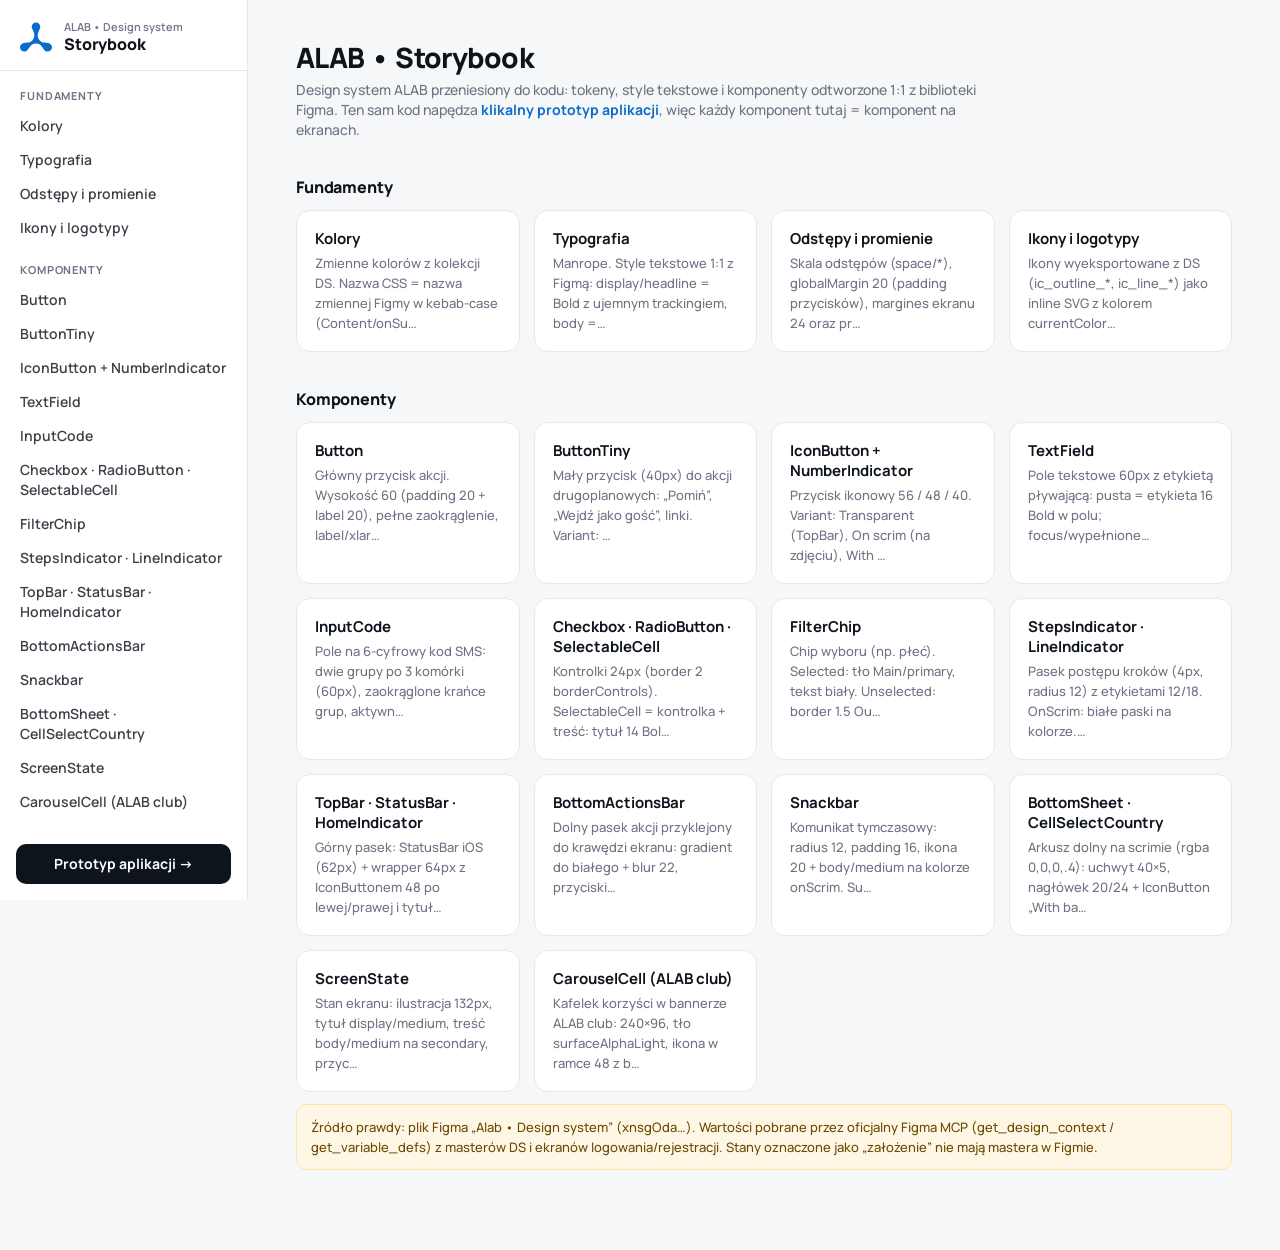
==== storybook/index.html @ 1689c850 "ALAB prototyp: DS w kodzie, storybook, klikalna rejestracja i logowanie - ds/: tokeny, komponenty, i" ====
<!doctype html>
<html lang="pl">
<head>
<meta charset="utf-8">
<meta name="viewport" content="width=device-width, initial-scale=1">
<title>ALAB • Storybook</title>
<link rel="preconnect" href="https://fonts.googleapis.com">
<link rel="preconnect" href="https://fonts.gstatic.com" crossorigin>
<link href="https://fonts.googleapis.com/css2?family=Manrope:wght@500;600;700;800&family=JetBrains+Mono:wght@400;500&display=swap" rel="stylesheet">
<link rel="stylesheet" href="../ds/tokens.css">
<link rel="stylesheet" href="../ds/components.css">
<link rel="stylesheet" href="storybook.css">
</head>
<body>

<nav class="sb-side" aria-label="Nawigacja storybooka">
  <a class="sb-brand" href="#/">
    <span class="sb-brand__logo" id="sb-logo"></span>
    <span class="sb-brand__text"><span class="sb-brand__kicker">ALAB • Design system</span><span class="sb-brand__name">Storybook</span></span>
  </a>
  <div id="sb-nav"></div>
  <a class="sb-side__proto" href="../app/index.html">Prototyp aplikacji →</a>
</nav>

<main class="sb-main" id="sb-main"></main>

<script src="../ds/icons.js"></script>
<script src="../ds/components.js"></script>
<script src="storybook.js"></script>
</body>
</html>
---- ds/tokens.css ----
/* ============================================================
   ALAB • Design System — tokeny (zmienne Figmy 1:1)
   Źródło: Alab • Design system (xnsgOdaVVKCkzjyStSOdVv)
   Nazwy CSS = nazwy zmiennych Figmy zapisane kebab-case:
   Main/accent → --main-accent, Content/onSurface → --content-on-surface
   ============================================================ */

:root {
  --font-family-primary: "Manrope", "Segoe UI", system-ui, -apple-system, sans-serif;

  /* --- Main --- */
  --main-primary: #04387c;
  --main-accent: #096bcd;
  --main-accent-loyalty: #8401cb;

  /* --- Background --- */
  --background-surface: #ffffff;
  --background-surface-secondary: #f6f7f8;
  --background-surface-tertiary: #e8e8e8;
  --background-surface-quaternary: #eaf0f9;
  --background-surface-inverse: #04387c;
  --background-surface-alpha-light: rgba(255, 255, 255, 0.08);
  --background-scrim: rgba(0, 0, 0, 0.4);

  /* --- Content --- */
  --content-on-surface: #0e141c;
  --content-on-surface-secondary: #515862;
  --content-on-surface-tertiary: #6e7283;
  --content-on-primary: #ffffff;
  --content-on-accent: #ffffff;
  --content-on-scrim: #ffffff;
  --content-on-scrim-secondary: rgba(255, 255, 255, 0.8);

  /* --- Outline --- */
  --outline-border: #e2e2e2;
  --outline-border-secondary: #f1f1f1;
  --outline-border-controls: #8f8f8f;
  --outline-border-alpha-dark: rgba(0, 0, 0, 0.08);
  --outline-border-alpha-light: rgba(255, 255, 255, 0.2);

  /* --- Functional --- */
  --functional-success: #228738;
  --functional-error: #dd3d2f;

  /* --- Brand gradient (ALAB club) --- */
  --gradient-brand: linear-gradient(0deg, #461ba6 0%, #7512c3 100%);

  /* --- Odstępy (space/*) --- */
  --space-xs: 2px;
  --space-sm: 4px;
  --space-md: 8px;
  --space-lg: 10px;
  --space-xl: 12px;
  --space-2xl: 16px;
  --space-4xl: 20px;
  --space-5xl: 24px;
  --space-6xl: 32px;
  --global-margin: 20px;
  --screen-margin: 24px;

  /* --- Promienie (radius/*) --- */
  --radius-none: 0;
  --radius-small: 6px;
  --radius-medium: 12px;
  --radius-large: 16px;
  --radius-xlarge: 24px;
  --radius-screen: 36px;
  --radius-pill: 999px;
  --button-button-icon: 999px;

  /* --- Wymiary kontrolek --- */
  --control-h: 60px;        /* Button, TextField box */
  --control-h-tiny: 40px;   /* ButtonTiny */
  --icon-button-l: 56px;
  --icon-button-m: 48px;
  --icon-button-s: 40px;
  --border-sm: 1.5px;

  /* --- Efekty --- */
  --inner-shadow-input-active: inset 0 0 0 4px rgba(9, 107, 205, 0.1);

  /* --- Typografia: rozmiary/interlinie (zmienne Figmy) --- */
  --display-large-font-size: 36px;   --display-large-line-height: 36px;
  --display-medium-font-size: 30px;  --display-medium-line-height: 40px;
  --display-small-font-size: 24px;   --display-small-line-height: 32px;
  --headline-xlarge-font-size: 20px; --headline-xlarge-line-height: 24px;
  --headline-large-font-size: 16px;  --headline-large-line-height: 24px;
  --headline-medium-font-size: 14px; --headline-medium-line-height: 20px;
  --body-large-font-size: 16px;      --body-large-line-height: 24px;
  --body-medium-font-size: 14px;     --body-medium-line-height: 20px;
  --body-small-font-size: 13px;      --body-small-line-height: 20px;
  --body-xsmall-font-size: 12px;     --body-xsmall-line-height: 18px;
  --body-xxsmall-font-size: 11px;    --body-xxsmall-line-height: 16px;
  --label-xlarge-font-size: 16px;    --label-xlarge-line-height: 20px;
  --label-large-font-size: 14px;     --label-large-line-height: 16px;
  --label-medium-font-size: 12px;    --label-medium-line-height: 16px;
  --label-small-font-size: 11px;     --label-small-line-height: 12px;
  --label-xsmall-font-size: 9px;     --label-xsmall-line-height: 10px;
}

/* ============================================================
   Style tekstowe — klasy o nazwach 1:1 ze stylami Figmy
   display/* i headline/* = Bold, letter-spacing -2% / -1%
   body/* = SemiBold; label/* = SemiBold, *-emphasized = Bold
   ============================================================ */

.t-display-large  { font: 700 var(--display-large-font-size)/var(--display-large-line-height) var(--font-family-primary); letter-spacing: -0.02em; }
.t-display-medium { font: 700 var(--display-medium-font-size)/var(--display-medium-line-height) var(--font-family-primary); letter-spacing: -0.02em; }
.t-display-small  { font: 700 var(--display-small-font-size)/var(--display-small-line-height) var(--font-family-primary); letter-spacing: -0.02em; }

.t-headline-xlarge { font: 700 var(--headline-xlarge-font-size)/var(--headline-xlarge-line-height) var(--font-family-primary); letter-spacing: -0.01em; }
.t-headline-large  { font: 700 var(--headline-large-font-size)/var(--headline-large-line-height) var(--font-family-primary); letter-spacing: -0.01em; }
.t-headline-medium { font: 700 var(--headline-medium-font-size)/var(--headline-medium-line-height) var(--font-family-primary); letter-spacing: -0.01em; }

.t-body-large   { font: 600 var(--body-large-font-size)/var(--body-large-line-height) var(--font-family-primary); }
.t-body-medium  { font: 600 var(--body-medium-font-size)/var(--body-medium-line-height) var(--font-family-primary); }
.t-body-small   { font: 600 var(--body-small-font-size)/var(--body-small-line-height) var(--font-family-primary); }
.t-body-xsmall  { font: 600 var(--body-xsmall-font-size)/var(--body-xsmall-line-height) var(--font-family-primary); }
.t-body-xxsmall { font: 600 var(--body-xxsmall-font-size)/var(--body-xxsmall-line-height) var(--font-family-primary); }

.t-label-xlarge    { font: 600 var(--label-xlarge-font-size)/var(--label-xlarge-line-height) var(--font-family-primary); }
.t-label-xlarge-em { font: 700 var(--label-xlarge-font-size)/var(--label-xlarge-line-height) var(--font-family-primary); }
.t-label-large     { font: 600 var(--label-large-font-size)/var(--label-large-line-height) var(--font-family-primary); }
.t-label-large-em  { font: 700 var(--label-large-font-size)/var(--label-large-line-height) var(--font-family-primary); }
.t-label-medium    { font: 600 var(--label-medium-font-size)/var(--label-medium-line-height) var(--font-family-primary); }
.t-label-medium-em { font: 700 var(--label-medium-font-size)/var(--label-medium-line-height) var(--font-family-primary); }
.t-label-small     { font: 600 var(--label-small-font-size)/var(--label-small-line-height) var(--font-family-primary); }
.t-label-small-em  { font: 700 var(--label-small-font-size)/var(--label-small-line-height) var(--font-family-primary); }
.t-label-xsmall    { font: 600 var(--label-xsmall-font-size)/var(--label-xsmall-line-height) var(--font-family-primary); }
.t-label-xsmall-em { font: 700 var(--label-xsmall-font-size)/var(--label-xsmall-line-height) var(--font-family-primary); }
---- ds/components.css ----
/* ============================================================
   ALAB • Design System — komponenty (CSS)
   Każdy komponent = klasa .ds-<Nazwa> z modyfikatorami wg
   właściwości wariantów z Figmy (Type, State, Size, Variant…).
   Wartości pochodzą z get_design_context masterów DS/ekranów.
   ============================================================ */

.ds, .ds * { box-sizing: border-box; }
.ds { font-family: var(--font-family-primary); color: var(--content-on-surface); -webkit-font-smoothing: antialiased; }
:where(.ds) button { font: inherit; color: inherit; background: none; border: 0; padding: 0; margin: 0; cursor: pointer; text-align: inherit; }
:where(.ds) button:focus-visible, :where(.ds) [tabindex]:focus-visible { outline: 2px solid var(--main-accent); outline-offset: 2px; }
:where(.ds) p { margin: 0; }
:where(.ds) a { color: inherit; }

/* Ikony — inline SVG, kolor przez currentColor */
.ds-icon { display: inline-block; width: 24px; height: 24px; flex: 0 0 auto; color: inherit; }
.ds-icon svg { display: block; width: 100%; height: 100%; }
.ds-icon--16 { width: 16px; height: 16px; }
.ds-icon--20 { width: 20px; height: 20px; }
.ds-icon--24 { width: 24px; height: 24px; }
.ds-icon--spin svg { animation: ds-spin 1s linear infinite; }
@keyframes ds-spin { to { transform: rotate(360deg); } }

/* ------------------------------------------------------------
   Button  (Type: Primary | Secondary | On color | Ghost | Loyalty;
            State: Default | Disabled | Loading; Leading/Trailing icon)
   ------------------------------------------------------------ */
.ds-Button {
  display: inline-flex; align-items: center; justify-content: center; gap: var(--space-md);
  min-height: 56px; padding: var(--global-margin);
  border-radius: var(--radius-pill);
  font: 700 var(--label-xlarge-font-size)/var(--label-xlarge-line-height) var(--font-family-primary);
  white-space: nowrap; user-select: none; position: relative;
  transition: filter .12s ease, opacity .12s ease;
}
.ds-Button--block { width: 100%; }
.ds-Button .ds-icon { width: 20px; height: 20px; }

.ds-Button--primary { background: var(--main-accent); color: var(--content-on-primary); }
.ds-Button--primary:active { filter: brightness(.92); }
.ds-Button--primary.is-disabled { background: var(--background-surface-quaternary); color: var(--content-on-primary); pointer-events: none; }

.ds-Button--secondary { background: transparent; color: var(--content-on-surface); border: 1px solid var(--outline-border); padding: calc(var(--global-margin) - 1px); }
.ds-Button--secondary:active { background: var(--background-surface-secondary); }
.ds-Button--secondary.is-disabled { color: var(--content-on-surface-tertiary); pointer-events: none; }

.ds-Button--oncolor { background: var(--outline-border-alpha-dark); color: var(--content-on-primary); height: 60px; padding: 14px var(--global-margin); border-radius: 40px; gap: 10px; }
.ds-Button--oncolor:active { background: rgba(0,0,0,.16); }
.ds-Button--oncolor.is-disabled { color: var(--content-on-scrim-secondary); pointer-events: none; }

.ds-Button--ghost { background: var(--outline-border-alpha-dark); color: var(--content-on-surface); height: 56px; padding: 14px var(--global-margin); border-radius: 40px; }

.ds-Button--loyalty { background: var(--main-accent-loyalty); color: var(--content-on-accent); }
.ds-Button--loyalty:active { filter: brightness(.92); }
.ds-Button--loyalty.is-disabled { opacity: .2; pointer-events: none; }

.ds-Button.is-loading { padding: 16px var(--global-margin); pointer-events: none; }
.ds-Button.is-loading .ds-Button__label, .ds-Button.is-loading .ds-Button__icon { display: none; }

/* ------------------------------------------------------------
   ButtonTiny (Variant: Primary | Secondary | Tertiary | Link)
   ------------------------------------------------------------ */
.ds-ButtonTiny {
  display: inline-flex; align-items: center; justify-content: center; gap: var(--space-sm);
  min-height: 40px; padding: var(--space-lg) var(--space-4xl);
  border-radius: 40px;
  font: 700 var(--label-medium-font-size)/var(--label-medium-line-height) var(--font-family-primary);
  white-space: nowrap; user-select: none;
}
.ds-ButtonTiny__label { padding: 0 var(--space-sm); }
.ds-ButtonTiny .ds-icon { width: 16px; height: 16px; }
.ds-ButtonTiny--primary { background: var(--main-accent); color: var(--content-on-accent); }
.ds-ButtonTiny--secondary { background: var(--background-surface); color: var(--content-on-surface); border: 1px solid var(--outline-border); padding: calc(var(--space-lg) - 1px) calc(var(--space-4xl) - 1px); }
.ds-ButtonTiny--tertiary { background: var(--background-surface); color: var(--content-on-surface); }
.ds-ButtonTiny--link { background: transparent; color: var(--main-accent); }
.ds-ButtonTiny:active { filter: brightness(.94); }

/* ------------------------------------------------------------
   IconButton (Variant: Transparent | On scrim | With background;
               Size: Large 56 | Medium 48 | Small 40; Enabled; Loading; Badge)
   ------------------------------------------------------------ */
.ds-IconButton {
  position: relative; display: inline-flex; align-items: center; justify-content: center;
  border-radius: var(--button-button-icon); color: var(--content-on-surface); flex: 0 0 auto;
}
.ds-IconButton--large { width: var(--icon-button-l); height: var(--icon-button-l); }
.ds-IconButton--medium { width: var(--icon-button-m); height: var(--icon-button-m); }
.ds-IconButton--small { width: var(--icon-button-s); height: var(--icon-button-s); }
.ds-IconButton .ds-icon { width: 24px; height: 24px; }
.ds-IconButton--small .ds-icon { width: 20px; height: 20px; }
.ds-IconButton--transparent { background: transparent; }
.ds-IconButton--transparent:active { background: var(--outline-border-alpha-dark); }
.ds-IconButton--withbg { background: var(--background-surface-secondary); }
.ds-IconButton--withbg:active { background: var(--background-surface-tertiary); }
.ds-IconButton--onscrim { background: var(--background-surface-alpha-light); border: 1px solid var(--outline-border-alpha-light); color: var(--content-on-scrim); }
.ds-IconButton.is-disabled { color: var(--content-on-surface-tertiary); pointer-events: none; }
.ds-IconButton--onscrim.is-disabled { color: var(--content-on-scrim-secondary); }
.ds-IconButton.is-loading { pointer-events: none; }
.ds-IconButton__badge { position: absolute; top: -2px; right: 0; }
.ds-IconButton--onscrim .ds-IconButton__badge { top: -3px; right: -1px; }

/* NumberIndicator (Variant: 1-99 | >99) */
.ds-NumberIndicator {
  display: inline-flex; align-items: center; justify-content: center;
  min-width: 16px; height: 16px; padding: 0 3px; border-radius: 8px;
  background: var(--functional-error); color: var(--content-on-primary);
  border: var(--border-sm) solid var(--background-surface);
  font: 700 var(--label-xsmall-font-size)/var(--label-xsmall-line-height) var(--font-family-primary);
}

/* ------------------------------------------------------------
   TextField  (State: Default | Focused | Filled | Error | Disabled;
               Leading slot: icon | prefix; Trailing icon; Helper)
   ------------------------------------------------------------ */
.ds-TextField { display: flex; flex-direction: column; gap: var(--space-md); width: 100%; }
.ds-TextField__box {
  display: flex; align-items: center; gap: var(--space-xl);
  min-height: 60px; padding: var(--space-md) var(--space-4xl);
  background: var(--background-surface); border: 1px solid var(--outline-border);
  border-radius: var(--radius-large); position: relative; cursor: text;
  transition: border-color .12s ease, box-shadow .12s ease;
}
.ds-TextField__content { flex: 1 1 0; min-width: 0; display: flex; flex-direction: column; gap: 0; position: relative; }
.ds-TextField__label {
  font: 700 var(--label-xlarge-font-size)/var(--label-xlarge-line-height) var(--font-family-primary);
  color: var(--content-on-surface-secondary); pointer-events: none;
}
.ds-TextField__input {
  font: 700 var(--label-xlarge-font-size)/var(--label-xlarge-line-height) var(--font-family-primary);
  color: var(--content-on-surface); background: transparent; border: 0; padding: 0; margin: 0; width: 100%;
  outline: none; height: 0; opacity: 0;
}
.ds-TextField__input::placeholder { color: transparent; }
.ds-TextField.is-active .ds-TextField__content { gap: var(--space-sm); }
.ds-TextField.is-active .ds-TextField__label { font: 600 var(--label-medium-font-size)/var(--label-medium-line-height) var(--font-family-primary); }
.ds-TextField.is-active .ds-TextField__input { height: var(--label-xlarge-line-height); opacity: 1; }
.ds-TextField.is-focused .ds-TextField__box { border-color: var(--main-accent); box-shadow: var(--inner-shadow-input-active); }
.ds-TextField.is-error .ds-TextField__box { border-color: var(--functional-error); }
.ds-TextField.is-error.is-focused .ds-TextField__box { box-shadow: inset 0 0 0 4px rgba(221, 61, 47, 0.1); }
.ds-TextField.is-disabled .ds-TextField__box { background: var(--background-surface-secondary); pointer-events: none; }
.ds-TextField.is-disabled .ds-TextField__label { color: var(--content-on-surface-tertiary); }
.ds-TextField__leading, .ds-TextField__trailing { display: flex; align-items: center; flex: 0 0 auto; color: var(--content-on-surface); }
.ds-TextField__leading .ds-icon, .ds-TextField__trailing .ds-icon { width: 20px; height: 20px; }
.ds-TextField__trailing button { display: flex; }
.ds-TextField__helper { display: flex; align-items: flex-start; gap: 6px; color: var(--content-on-surface-tertiary); }
.ds-TextField__helper .ds-icon { width: 16px; height: 16px; margin-top: 1px; }
.ds-TextField__helper p { font: 600 var(--body-xsmall-font-size)/var(--body-xsmall-line-height) var(--font-family-primary); flex: 1 1 0; }
.ds-TextField.is-error .ds-TextField__helper { color: var(--functional-error); }

/* Prefix kraju w polu telefonu: flaga + "+ 48" + chevron */
.ds-Prefix { display: inline-flex; align-items: center; gap: var(--space-md); padding-right: var(--space-md); border-right: 1px solid var(--outline-border); margin-right: -2px; color: var(--content-on-surface); }
.ds-Prefix__code { font: 700 var(--label-large-font-size)/var(--label-large-line-height) var(--font-family-primary); white-space: nowrap; }
.ds-Prefix .ds-icon { width: 16px; height: 16px; color: var(--content-on-surface-secondary); }
.ds-Flag { display: inline-block; width: 22px; height: 16px; border-radius: 4px; overflow: hidden; border: 1px solid rgba(0,0,0,.06); flex: 0 0 auto; }
.ds-Flag img { display: block; width: 100%; height: 100%; object-fit: cover; }

/* ------------------------------------------------------------
   InputCode (6 komórek w 2 grupach po 3; Position: Left|Middle|Right)
   ------------------------------------------------------------ */
.ds-InputCode { display: flex; gap: var(--space-md); width: 100%; height: 60px; }
.ds-InputCode__group { flex: 1 1 0; display: flex; min-width: 0; }
.ds-CodeCell {
  flex: 1 1 0; min-width: 0; height: 60px; display: flex; align-items: center; justify-content: center;
  background: var(--background-surface); border: 1px solid var(--outline-border); margin-left: -1px;
  font: 700 var(--label-xlarge-font-size)/var(--label-xlarge-line-height) var(--font-family-primary);
  color: var(--content-on-surface); position: relative; cursor: text;
}
.ds-CodeCell--left { border-radius: var(--radius-large) 0 0 var(--radius-large); margin-left: 0; }
.ds-CodeCell--right { border-radius: 0 var(--radius-large) var(--radius-large) 0; }
.ds-CodeCell__dot { width: 6px; height: 6px; border-radius: 50%; background: var(--outline-border); }
.ds-CodeCell.is-active { border-color: var(--main-accent); box-shadow: var(--inner-shadow-input-active); z-index: 1; }
.ds-CodeCell__cursor { width: 1px; height: 15px; background: var(--main-accent); animation: ds-blink 1s steps(2) infinite; }
@keyframes ds-blink { 50% { opacity: 0; } }
.ds-InputCode.is-error .ds-CodeCell { border-color: var(--functional-error); }
.ds-InputCode.is-error .ds-CodeCell.is-active { box-shadow: inset 0 0 0 4px rgba(221, 61, 47, 0.1); }
.ds-InputCode__hidden { position: absolute; opacity: 0; width: 1px; height: 1px; pointer-events: none; }

/* ------------------------------------------------------------
   Checkbox / RadioButton (24px, border 2 borderControls)
   ------------------------------------------------------------ */
.ds-Checkbox, .ds-Radio {
  display: inline-flex; align-items: center; justify-content: center; width: 24px; height: 24px; flex: 0 0 auto;
  background: var(--background-surface); border: 2px solid var(--outline-border-controls); color: var(--content-on-primary);
  transition: background .12s ease, border-color .12s ease; cursor: pointer;
}
.ds-Checkbox { border-radius: var(--radius-small); }
.ds-Checkbox svg { width: 16px; height: 16px; display: none; }
.ds-Checkbox.is-checked { background: var(--main-accent); border-color: var(--main-accent); }
.ds-Checkbox.is-checked svg { display: block; }
.ds-Checkbox.is-error { border-color: var(--functional-error); }
.ds-Radio { border-radius: 12px; }
.ds-Radio::after { content: ""; width: 12px; height: 12px; border-radius: 50%; background: var(--main-accent); transform: scale(0); transition: transform .12s ease; }
.ds-Radio.is-checked { border-color: var(--main-accent); }
.ds-Radio.is-checked::after { transform: scale(1); }
.ds-Checkbox.is-disabled, .ds-Radio.is-disabled { border-color: var(--outline-border); background: var(--background-surface-secondary); pointer-events: none; }

/* ------------------------------------------------------------
   SelectableCell (Variant: Checkbox | Radio; Title, Subtitle, Required, Action, Expanded)
   ------------------------------------------------------------ */
.ds-SelectableCell { display: flex; align-items: flex-start; gap: var(--space-2xl); min-height: 56px; padding: var(--space-2xl) 0; background: var(--background-surface); width: 100%; cursor: pointer; }
.ds-SelectableCell__content { flex: 1 1 0; min-width: 0; display: flex; flex-direction: column; gap: 6px; }
.ds-SelectableCell__title { padding: 2px 0; font: 700 var(--headline-medium-font-size)/var(--headline-medium-line-height) var(--font-family-primary); letter-spacing: -0.01em; color: var(--content-on-surface); overflow-wrap: anywhere; }
.ds-SelectableCell__subtitle { font: 600 var(--label-medium-font-size)/var(--label-medium-line-height) var(--font-family-primary); color: var(--content-on-surface-secondary); }
.ds-SelectableCell__required { font: 600 var(--label-medium-font-size)/var(--label-medium-line-height) var(--font-family-primary); color: var(--content-on-surface-secondary); }
.ds-SelectableCell__action { font: 700 var(--label-medium-font-size)/var(--label-medium-line-height) var(--font-family-primary); color: var(--content-on-surface-secondary); text-decoration: underline; text-decoration-thickness: 8%; align-self: flex-start; }
.ds-SelectableCell__expanded { font: 600 var(--label-medium-font-size)/var(--label-medium-line-height) var(--font-family-primary); color: var(--content-on-surface-tertiary); }
.ds-SelectableCell.is-error .ds-SelectableCell__required { color: var(--functional-error); }

/* ------------------------------------------------------------
   FilterChip (Selected | Unselected)
   ------------------------------------------------------------ */
.ds-FilterChip {
  display: inline-flex; align-items: center; justify-content: center; gap: var(--space-md);
  padding: 12px 18px; border-radius: var(--radius-pill);
  font: 700 var(--label-large-font-size)/var(--label-large-line-height) var(--font-family-primary); white-space: nowrap;
  background: var(--background-surface); color: var(--content-on-surface); border: 1.5px solid var(--outline-border);
}
.ds-FilterChip.is-selected { background: var(--main-primary); color: var(--content-on-primary); border-color: var(--main-primary); }
.ds-FilterChip--fill { flex: 1 1 0; }

/* ------------------------------------------------------------
   StepsIndicator / LineIndicator (OnScrim: Yes | No; Text)
   ------------------------------------------------------------ */
.ds-StepsIndicator { display: flex; flex-direction: column; gap: var(--space-xl); width: 100%; }
.ds-StepsIndicator__bars { display: flex; gap: var(--space-md); }
.ds-LineIndicator { flex: 1 1 0; height: 4px; border-radius: 12px; background: var(--background-surface-quaternary); transition: background .2s ease; }
.ds-LineIndicator.is-active { background: var(--main-accent); }
.ds-StepsIndicator__labels { display: flex; gap: var(--space-md); justify-content: space-between; font: 600 var(--body-xsmall-font-size)/var(--body-xsmall-line-height) var(--font-family-primary); color: var(--content-on-surface-tertiary); }
.ds-StepsIndicator--onscrim .ds-LineIndicator { background: var(--background-surface-alpha-light); }
.ds-StepsIndicator--onscrim .ds-LineIndicator.is-active { background: var(--content-on-scrim); }
.ds-StepsIndicator--onscrim .ds-StepsIndicator__labels { color: var(--content-on-scrim); }

/* ------------------------------------------------------------
   Device chrome: StatusBar, HomeIndicator, TopBar
   ------------------------------------------------------------ */
.ds-StatusBar { display: flex; align-items: center; justify-content: center; height: 62px; padding: 2.333px 9px 0; width: 100%; color: var(--content-on-surface); }
.ds-StatusBar__time { flex: 1 1 0; display: flex; align-items: center; padding: 0 6px 0 24px; height: 13px; font: 590 17px/22px -apple-system, "SF Pro", system-ui, sans-serif; }
.ds-StatusBar__island { width: 125px; height: 37px; border-radius: 100px; flex: 0 0 auto; }
.ds-StatusBar__levels { flex: 1 1 0; display: flex; justify-content: flex-end; align-items: center; padding-right: 16px; height: 13px; }
.ds-StatusBar__levels svg { width: 85.33px; height: 13px; display: block; }
.ds-StatusBar--light { color: var(--background-surface); }

.ds-HomeIndicator { display: flex; flex-direction: column; align-items: center; justify-content: flex-end; height: 34px; padding-bottom: 8px; width: 100%; }
.ds-HomeIndicator__bar { width: 144px; height: 5px; border-radius: 100px; background: var(--content-on-surface); }
.ds-HomeIndicator--light .ds-HomeIndicator__bar { background: var(--background-surface); }

.ds-TopBar { display: flex; flex-direction: column; width: 100%; background: var(--background-surface); }
.ds-TopBar--transparent { background: transparent; }
.ds-TopBar__wrapper { position: relative; height: 64px; width: 100%; }
.ds-TopBar__leading { position: absolute; left: 12px; bottom: 8px; }
.ds-TopBar__trailing { position: absolute; right: 12px; bottom: 8px; }
.ds-TopBar__title { position: absolute; left: 72px; right: 72px; top: 50%; transform: translateY(-50%); display: flex; flex-direction: column; align-items: center; gap: 2px; text-align: center; overflow: hidden; }
.ds-TopBar__header { font: 700 var(--headline-large-font-size)/var(--headline-large-line-height) var(--font-family-primary); letter-spacing: -0.01em; width: 100%; white-space: nowrap; overflow: hidden; text-overflow: ellipsis; }
.ds-TopBar__subtitle { font: 600 var(--body-xsmall-font-size)/var(--body-xsmall-line-height) var(--font-family-primary); color: var(--content-on-surface-secondary); }

/* ------------------------------------------------------------
   BottomActionsBar (Layout: Vertical | Horizontal)
   ------------------------------------------------------------ */
.ds-BottomActionsBar {
  display: flex; flex-direction: column; align-items: center; justify-content: center; width: 100%;
  background: linear-gradient(to top, #ffffff 34.946%, rgba(255,255,255,0) 100%);
  -webkit-backdrop-filter: blur(22px); backdrop-filter: blur(22px);
}
.ds-BottomActionsBar__buttons { display: flex; flex-direction: column; gap: var(--space-md); width: 100%; padding: var(--space-2xl) var(--screen-margin) var(--space-md); }
.ds-BottomActionsBar--horizontal .ds-BottomActionsBar__buttons { flex-direction: row; }
.ds-BottomActionsBar__buttons > .ds-Button { width: 100%; flex: 1 1 0; }

/* ------------------------------------------------------------
   Snackbar (Type: Success | Error | Info)
   ------------------------------------------------------------ */
.ds-Snackbar { display: flex; align-items: center; gap: var(--space-md); padding: var(--space-2xl); border-radius: var(--radius-medium); color: var(--content-on-scrim); background: var(--functional-success); width: 100%; box-shadow: 0 8px 24px rgba(14,20,28,.12); }
.ds-Snackbar--error { background: var(--functional-error); }
.ds-Snackbar--info { background: var(--content-on-surface); }
.ds-Snackbar .ds-icon { width: 20px; height: 20px; }
.ds-Snackbar p { flex: 1 1 0; font: 600 var(--body-medium-font-size)/var(--body-medium-line-height) var(--font-family-primary); }

/* Divider */
.ds-Divider { height: 1px; width: 100%; background: var(--outline-border-secondary); flex: 0 0 auto; }

/* ------------------------------------------------------------
   BottomSheet (drag handle + header + slot)
   ------------------------------------------------------------ */
.ds-Scrim { position: absolute; inset: 0; background: var(--background-scrim); }
.ds-BottomSheet { position: absolute; left: 0; right: 0; bottom: 0; display: flex; flex-direction: column; align-items: center; gap: var(--space-2xl); padding-top: var(--space-md); background: var(--background-surface); border-radius: var(--radius-large) var(--radius-large) 0 0; max-height: 92%; }
.ds-BottomSheet__handle { width: 40px; height: 5px; border-radius: 100px; background: var(--background-surface-tertiary); flex: 0 0 auto; }
.ds-BottomSheet__slot { flex: 1 1 auto; min-height: 0; width: 100%; padding: var(--space-xl) var(--screen-margin) 0; display: flex; flex-direction: column; gap: var(--space-5xl); overflow: hidden; }
.ds-BottomSheet__header { display: flex; align-items: center; gap: var(--space-2xl); }
.ds-BottomSheet__title { flex: 1 1 0; font: 700 20px/24px var(--font-family-primary); letter-spacing: -0.01em; }
.ds-BottomSheet__scroll { flex: 1 1 auto; min-height: 0; overflow-y: auto; display: flex; flex-direction: column; gap: var(--space-md); }

/* CellSelectCountry */
.ds-CellSelectCountry { display: flex; align-items: center; gap: var(--space-2xl); min-height: 56px; padding: var(--space-2xl) 0; width: 100%; cursor: pointer; }
.ds-CellSelectCountry__row { flex: 1 1 0; min-width: 0; display: flex; align-items: center; gap: var(--space-xl); }
.ds-CellSelectCountry__name { flex: 1 1 0; min-width: 0; font: 700 14px/20px var(--font-family-primary); letter-spacing: -0.01em; white-space: nowrap; overflow: hidden; text-overflow: ellipsis; }
.ds-CellSelectCountry__sep { width: 1px; align-self: stretch; background: var(--outline-border); }
.ds-CellSelectCountry__code { min-width: 44px; text-align: right; font: 700 14px/20px var(--font-family-primary); letter-spacing: -0.01em; color: var(--content-on-surface-tertiary); white-space: nowrap; }

/* ------------------------------------------------------------
   ScreenState (ilustracja + nagłówek + treść + akcje)
   ------------------------------------------------------------ */
.ds-ScreenState { display: flex; flex-direction: column; align-items: center; gap: var(--space-2xl); padding: var(--space-4xl) var(--global-margin); width: 100%; }
.ds-ScreenState__content { display: flex; flex-direction: column; align-items: center; gap: var(--space-6xl); padding-bottom: var(--space-2xl); width: 100%; }
.ds-ScreenState__asset { padding: var(--space-2xl); }
.ds-ScreenState__asset img { display: block; width: 132px; height: 132px; object-fit: contain; }
.ds-ScreenState__text { display: flex; flex-direction: column; gap: var(--space-2xl); width: 100%; text-align: center; }
.ds-ScreenState__title { font: 700 var(--display-medium-font-size)/var(--display-medium-line-height) var(--font-family-primary); letter-spacing: -0.02em; }
.ds-ScreenState__body { font: 600 var(--body-medium-font-size)/var(--body-medium-line-height) var(--font-family-primary); color: var(--content-on-surface-secondary); white-space: pre-line; }
.ds-ScreenState > .ds-Button { width: 100%; }

/* ------------------------------------------------------------
   CarouselCell (ALAB club benefits, on scrim)
   ------------------------------------------------------------ */
.ds-CarouselCell { display: flex; align-items: center; gap: var(--space-2xl); width: 240px; height: 96px; min-height: 92px; padding: 16px 20px 16px 16px; border-radius: var(--radius-large); background: var(--background-surface-alpha-light); flex: 0 0 auto; color: var(--content-on-scrim); }
.ds-CarouselCell__icon { width: 48px; height: 48px; border-radius: 12px; border: 1px solid var(--outline-border-alpha-light); display: flex; align-items: center; justify-content: center; flex: 0 0 auto; }
.ds-CarouselCell__icon .ds-icon { width: 20px; height: 20px; }
.ds-CarouselCell__text { flex: 1 1 0; min-width: 0; display: flex; flex-direction: column; gap: var(--space-sm); }
.ds-CarouselCell__title { font: 700 var(--label-medium-font-size)/var(--label-medium-line-height) var(--font-family-primary); }
.ds-CarouselCell__sub { font: 600 var(--body-xxsmall-font-size)/var(--body-xxsmall-line-height) var(--font-family-primary); color: var(--content-on-scrim-secondary); }

/* Link tekstowy w treści (Regulamin, Załóż konto…) */
.ds-TextLink { text-decoration: underline; text-decoration-thickness: 8%; cursor: pointer; color: inherit; }

/* ------------------------------------------------------------
   Mikrointerakcje (dotyk / fokus / zmiana stanu)
   ------------------------------------------------------------ */
.ds-Button, .ds-ButtonTiny, .ds-IconButton, .ds-FilterChip, .ds-Prefix { transition: transform .14s ease, background-color .14s ease, border-color .14s ease, color .14s ease, filter .14s ease, opacity .14s ease; }
.ds-Button:active, .ds-ButtonTiny:active, .ds-FilterChip:active, .ds-Prefix:active { transform: scale(.97); }
.ds-IconButton:active { transform: scale(.9); }
.ds-SelectableCell, .ds-CellSelectCountry { transition: background-color .16s ease; }
.ds-SelectableCell:active, .ds-CellSelectCountry:active { background-color: var(--background-surface-secondary); }

.ds-TextField__box { transition: border-color .18s ease, box-shadow .18s ease, background-color .18s ease; }
.ds-TextField__label { transition: font-size .18s cubic-bezier(.2,.8,.2,1), line-height .18s cubic-bezier(.2,.8,.2,1), color .18s ease; }
.ds-TextField__input { transition: height .18s cubic-bezier(.2,.8,.2,1), opacity .18s ease; }
.ds-TextField.is-error .ds-TextField__box { animation: ds-shake .42s cubic-bezier(.36,.07,.19,.97); }
.ds-TextField__helper { animation: ds-rise .26s ease both; }

.ds-Checkbox, .ds-Radio { transition: background-color .16s ease, border-color .16s ease, transform .16s ease; }
.ds-Checkbox.is-checked { animation: ds-pop .28s cubic-bezier(.34,1.56,.64,1); }
.ds-Checkbox svg path { stroke-dasharray: 16; stroke-dashoffset: 16; }
.ds-Checkbox.is-checked svg path { animation: ds-draw .26s .06s ease forwards; }
.ds-Radio::after { transition: transform .24s cubic-bezier(.34,1.56,.64,1); }
.ds-FilterChip.is-selected { animation: ds-pop .26s cubic-bezier(.34,1.56,.64,1); }

.ds-LineIndicator { position: relative; overflow: hidden; }
.ds-LineIndicator.is-active { background: var(--background-surface-quaternary); }
.ds-LineIndicator.is-active::after { content: ""; position: absolute; inset: 0; background: var(--main-accent); border-radius: inherit; transform-origin: left center; animation: ds-fill .5s cubic-bezier(.2,.8,.2,1) both; }
.ds-StepsIndicator--onscrim .ds-LineIndicator.is-active { background: var(--background-surface-alpha-light); }
.ds-StepsIndicator--onscrim .ds-LineIndicator.is-active::after { background: var(--content-on-scrim); }

.ds-CodeCell { transition: border-color .18s ease, box-shadow .18s ease, background-color .18s ease; }
.ds-CodeCell__digit { display: inline-block; animation: ds-pop .22s cubic-bezier(.34,1.56,.64,1); }
.ds-InputCode.is-error { animation: ds-shake .42s cubic-bezier(.36,.07,.19,.97); }
.ds-InputCode.is-success .ds-CodeCell { border-color: var(--functional-success); background: #f0f8f2; color: var(--functional-success); }

.ds-Snackbar { animation: ds-snack .34s cubic-bezier(.2,.8,.2,1) both; }
.ds-BottomSheet { animation: ds-sheet .38s cubic-bezier(.32,.72,0,1) both; }
.ds-Scrim { animation: ds-fade .3s ease both; }

@keyframes ds-pop { 0% { transform: scale(.85); } 60% { transform: scale(1.08); } 100% { transform: scale(1); } }
@keyframes ds-draw { to { stroke-dashoffset: 0; } }
@keyframes ds-fill { from { transform: scaleX(0); } to { transform: scaleX(1); } }
@keyframes ds-shake { 10%, 90% { transform: translateX(-1px); } 20%, 80% { transform: translateX(2px); } 30%, 50%, 70% { transform: translateX(-4px); } 40%, 60% { transform: translateX(4px); } }
@keyframes ds-rise { from { opacity: 0; transform: translateY(6px); } to { opacity: 1; transform: none; } }
@keyframes ds-snack { from { opacity: 0; transform: translateY(16px) scale(.98); } to { opacity: 1; transform: none; } }
@keyframes ds-sheet { from { transform: translateY(100%); } to { transform: none; } }
@keyframes ds-fade { from { opacity: 0; } to { opacity: 1; } }
@media (prefers-reduced-motion: reduce) { .ds *, .ds { animation-duration: .01ms !important; transition-duration: .01ms !important; } }
---- storybook/storybook.css ----
/* Storybook — chrome (nie jest częścią DS ALAB, to narzędzie do przeglądania DS) */
:root {
  --sb-bg: #f6f7f8; --sb-panel: #ffffff; --sb-line: #e6e8eb; --sb-text: #0e141c; --sb-muted: #6e7283;
  --sb-accent: #096bcd; --sb-side-w: 248px; --sb-mono: "JetBrains Mono", ui-monospace, Consolas, monospace;
}
* { box-sizing: border-box; }
html, body { margin: 0; background: var(--sb-bg); color: var(--sb-text); font: 500 14px/20px "Manrope", system-ui, sans-serif; }
a { color: inherit; text-decoration: none; }

/* sidebar */
.sb-side { position: fixed; inset: 0 auto 0 0; width: var(--sb-side-w); background: var(--sb-panel); border-right: 1px solid var(--sb-line); display: flex; flex-direction: column; overflow-y: auto; }
.sb-brand { display: flex; align-items: center; gap: 12px; padding: 20px 20px 16px; border-bottom: 1px solid var(--sb-line); }
.sb-brand__logo { width: 32px; height: 30px; color: var(--sb-accent); display: inline-flex; }
.sb-brand__logo svg { width: 100%; height: 100%; }
.sb-brand__text { display: flex; flex-direction: column; }
.sb-brand__kicker { font-size: 11px; line-height: 14px; color: var(--sb-muted); font-weight: 600; }
.sb-brand__name { font-size: 16px; line-height: 20px; font-weight: 800; letter-spacing: -.01em; }
.sb-group { padding: 18px 20px 6px; font-size: 11px; line-height: 14px; font-weight: 700; letter-spacing: .08em; text-transform: uppercase; color: var(--sb-muted); }
.sb-link { display: block; padding: 7px 20px 7px 18px; border-left: 2px solid transparent; color: #3b4149; font-weight: 600; }
.sb-link:hover { background: #f1f4f8; }
.sb-link.active { color: var(--sb-accent); border-left-color: var(--sb-accent); background: #eaf3fc; }
.sb-side__proto { margin: auto 16px 16px; padding: 10px 14px; border-radius: 10px; background: #0e141c; color: #fff; font-weight: 700; text-align: center; }

/* main */
.sb-main { margin-left: var(--sb-side-w); padding: 40px 48px 80px; max-width: 1240px; }
.sb-head { margin-bottom: 28px; }
.sb-head h1 { margin: 0 0 6px; font-size: 28px; line-height: 34px; font-weight: 800; letter-spacing: -.02em; }
.sb-head p { margin: 0; color: var(--sb-muted); max-width: 720px; }
.sb-head .sb-figma { display: inline-flex; gap: 6px; align-items: center; margin-top: 10px; font-size: 12px; font-weight: 700; color: var(--sb-accent); }
.sb-section { margin-top: 36px; }
.sb-section h2 { margin: 0 0 12px; font-size: 16px; line-height: 22px; font-weight: 800; letter-spacing: -.01em; }
.sb-section h3 { margin: 18px 0 8px; font-size: 12px; line-height: 16px; font-weight: 700; color: var(--sb-muted); text-transform: uppercase; letter-spacing: .06em; }

/* playground */
.sb-play { display: grid; grid-template-columns: 1fr 300px; gap: 20px; align-items: start; }
.sb-stage { background: var(--sb-panel); border: 1px solid var(--sb-line); border-radius: 16px; padding: 32px; min-height: 240px; display: flex; align-items: center; justify-content: center; background-image: radial-gradient(#e3e6ea 1px, transparent 1px); background-size: 16px 16px; }
.sb-stage--dark { background-color: var(--main-primary); background-image: radial-gradient(rgba(255,255,255,.12) 1px, transparent 1px); }
.sb-stage--phone { align-items: stretch; padding: 24px; }
.sb-device { width: 375px; background: #fff; border-radius: 24px; box-shadow: 0 0 0 1px var(--sb-line), 0 12px 40px rgba(14,20,28,.10); overflow: hidden; position: relative; margin: 0 auto; }
.sb-controls { background: var(--sb-panel); border: 1px solid var(--sb-line); border-radius: 16px; padding: 16px; display: flex; flex-direction: column; gap: 12px; position: sticky; top: 24px; }
.sb-controls h4 { margin: 0 0 4px; font-size: 12px; font-weight: 700; color: var(--sb-muted); text-transform: uppercase; letter-spacing: .06em; }
.sb-ctl { display: flex; flex-direction: column; gap: 4px; }
.sb-ctl label { font-size: 12px; font-weight: 700; color: #3b4149; }
.sb-ctl select, .sb-ctl input[type=text], .sb-ctl input[type=number] { font: inherit; padding: 8px 10px; border: 1px solid var(--sb-line); border-radius: 8px; background: #fff; }
.sb-ctl--bool { flex-direction: row; align-items: center; gap: 8px; }
.sb-ctl--bool input { width: 16px; height: 16px; accent-color: var(--sb-accent); }
.sb-code { margin-top: 12px; background: #0e141c; color: #d7e3f4; border-radius: 12px; padding: 14px 16px; font: 12px/18px var(--sb-mono); white-space: pre-wrap; overflow-x: auto; }
.sb-code .k { color: #8ec5ff; } .sb-code .s { color: #a5e3a1; } .sb-code .n { color: #ffcf8a; }

/* matrix */
.sb-matrix { background: var(--sb-panel); border: 1px solid var(--sb-line); border-radius: 16px; padding: 24px; display: flex; flex-wrap: wrap; gap: 20px; align-items: flex-start; }
.sb-matrix--dark { background: var(--main-primary); }
.sb-matrix--col { flex-direction: column; }
.sb-cell { display: flex; flex-direction: column; gap: 8px; align-items: flex-start; }
.sb-cell--w { width: 327px; }
.sb-cell__label { font: 600 11px/14px var(--sb-mono); color: var(--sb-muted); }
.sb-matrix--dark .sb-cell__label { color: rgba(255,255,255,.7); }

/* props table */
.sb-table { width: 100%; border-collapse: collapse; background: var(--sb-panel); border: 1px solid var(--sb-line); border-radius: 12px; overflow: hidden; font-size: 13px; }
.sb-table th, .sb-table td { text-align: left; padding: 10px 14px; border-bottom: 1px solid var(--sb-line); vertical-align: top; }
.sb-table th { font-size: 11px; text-transform: uppercase; letter-spacing: .06em; color: var(--sb-muted); background: #fafbfc; }
.sb-table tr:last-child td { border-bottom: 0; }
.sb-table code { font: 12px var(--sb-mono); background: #f1f4f8; padding: 1px 6px; border-radius: 4px; }

/* foundations */
.sb-swatches { display: grid; grid-template-columns: repeat(auto-fill, minmax(180px, 1fr)); gap: 12px; }
.sb-swatch { background: var(--sb-panel); border: 1px solid var(--sb-line); border-radius: 12px; overflow: hidden; }
.sb-swatch__chip { height: 64px; }
.sb-swatch__chip--checker { background-image: linear-gradient(45deg, #ddd 25%, transparent 25%), linear-gradient(-45deg, #ddd 25%, transparent 25%), linear-gradient(45deg, transparent 75%, #ddd 75%), linear-gradient(-45deg, transparent 75%, #ddd 75%); background-size: 12px 12px; background-position: 0 0, 0 6px, 6px -6px, -6px 0; }
.sb-swatch__chip--checker span { display: block; height: 100%; }
.sb-swatch__meta { padding: 10px 12px; display: flex; flex-direction: column; gap: 2px; }
.sb-swatch__name { font-weight: 700; font-size: 13px; }
.sb-swatch__val { font: 11px/16px var(--sb-mono); color: var(--sb-muted); }
.sb-type { background: var(--sb-panel); border: 1px solid var(--sb-line); border-radius: 12px; overflow: hidden; }
.sb-type__row { display: grid; grid-template-columns: 220px 1fr 200px; gap: 16px; align-items: center; padding: 14px 18px; border-bottom: 1px solid var(--sb-line); }
.sb-type__row:last-child { border-bottom: 0; }
.sb-type__name { font: 12px var(--sb-mono); color: var(--sb-muted); }
.sb-type__spec { font: 11px/16px var(--sb-mono); color: var(--sb-muted); text-align: right; }
.sb-icons { display: grid; grid-template-columns: repeat(auto-fill, minmax(120px, 1fr)); gap: 12px; }
.sb-iconcard { background: var(--sb-panel); border: 1px solid var(--sb-line); border-radius: 12px; padding: 16px 12px; display: flex; flex-direction: column; align-items: center; gap: 10px; }
.sb-iconcard .ds-icon { width: 24px; height: 24px; }
.sb-iconcard span:last-child { font: 11px var(--sb-mono); color: var(--sb-muted); text-align: center; word-break: break-all; }
.sb-space { display: flex; flex-wrap: wrap; gap: 16px; align-items: flex-end; }
.sb-space__item { display: flex; flex-direction: column; gap: 6px; align-items: center; }
.sb-space__box { background: #cfe3f8; border: 1px dashed var(--sb-accent); }
.sb-space__lbl { font: 11px var(--sb-mono); color: var(--sb-muted); }
.sb-radii { display: flex; flex-wrap: wrap; gap: 16px; }
.sb-radii__box { width: 88px; height: 64px; background: #fff; border: 1.5px solid var(--sb-accent); }

.sb-note { margin-top: 12px; padding: 12px 14px; border-radius: 10px; background: #fff7e6; border: 1px solid #ffe2a8; color: #6b4a00; font-size: 13px; }
.sb-home-grid { display: grid; grid-template-columns: repeat(auto-fill, minmax(220px, 1fr)); gap: 14px; }
.sb-card { display: block; background: var(--sb-panel); border: 1px solid var(--sb-line); border-radius: 14px; padding: 18px; }
.sb-card:hover { border-color: var(--sb-accent); }
.sb-card b { display: block; font-size: 15px; margin-bottom: 4px; }
.sb-card span { color: var(--sb-muted); font-size: 13px; }
@media (max-width: 980px) { .sb-side { display: none; } .sb-main { margin-left: 0; padding: 24px; } .sb-play { grid-template-columns: 1fr; } }
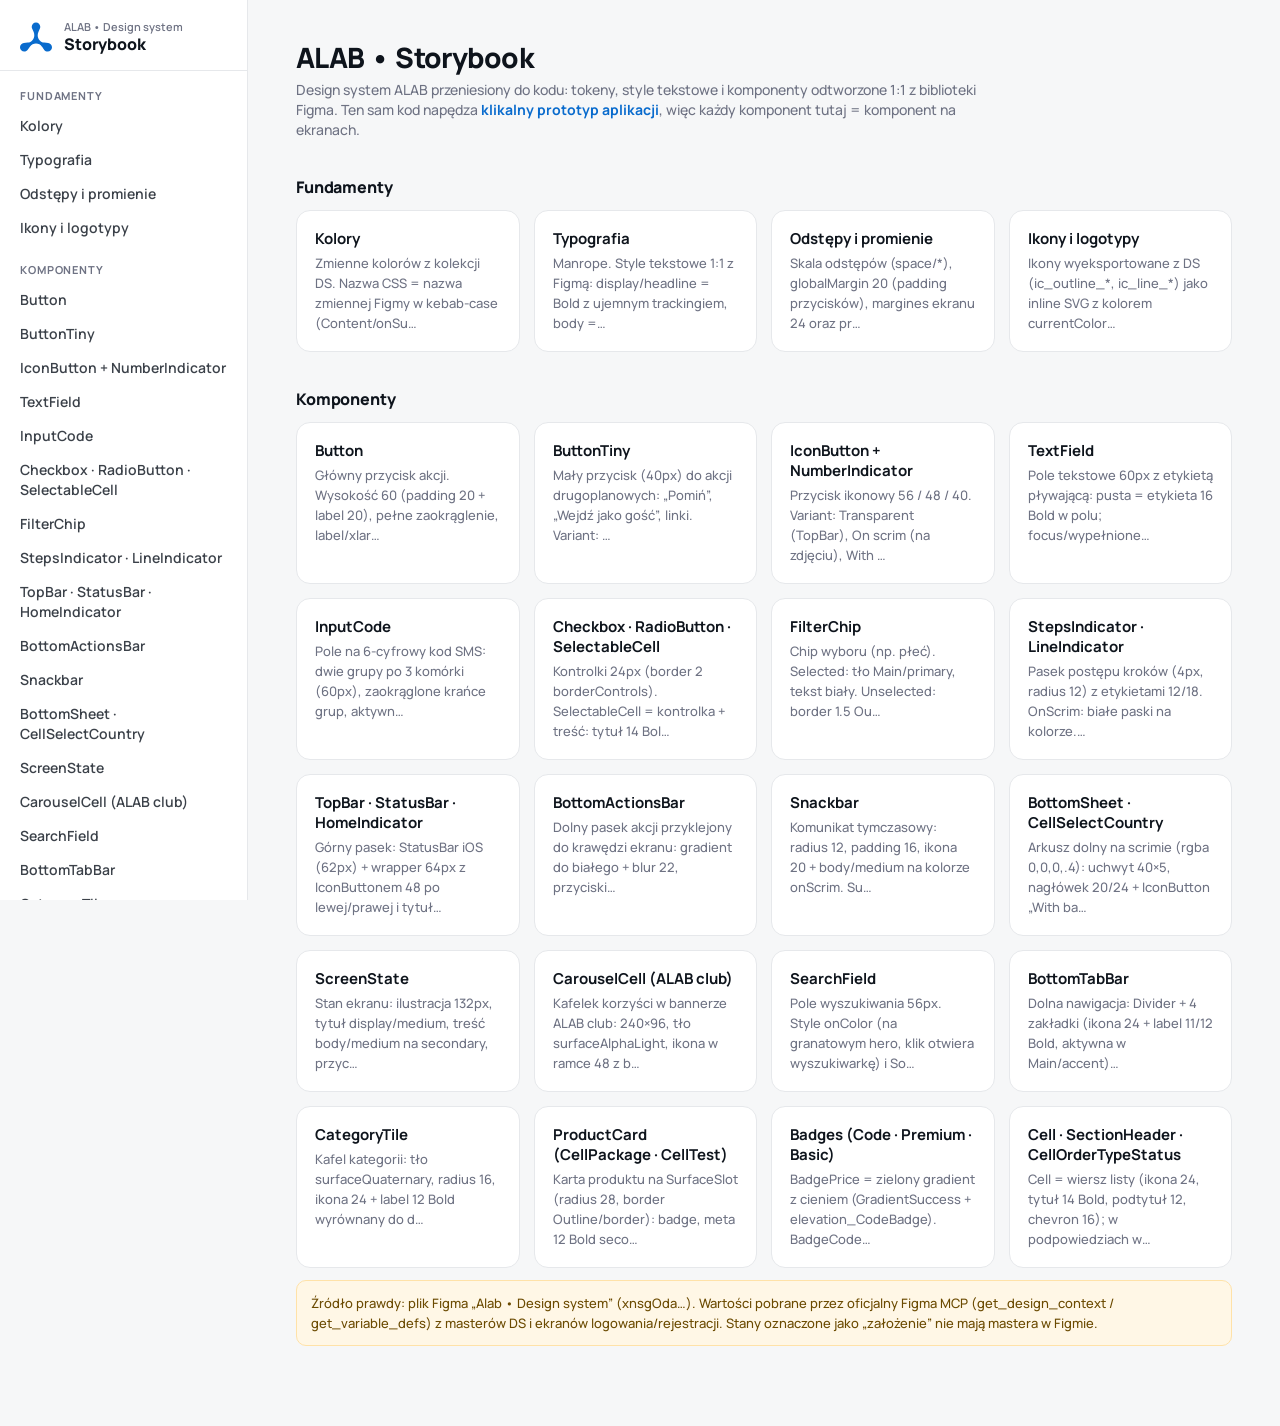
==== commit 7a7751d9: "Sklep: natywny TopBar (zwijany hero) i TabBar, wyszukiwarka 3 stany, komponenty sklepu w DS i storyb" ====
--- a/storybook/index.html
+++ b/storybook/index.html
@@ -9,6 +9,7 @@
 <link href="https://fonts.googleapis.com/css2?family=Manrope:wght@500;600;700;800&family=JetBrains+Mono:wght@400;500&display=swap" rel="stylesheet">
 <link rel="stylesheet" href="../ds/tokens.css">
 <link rel="stylesheet" href="../ds/components.css">
+<link rel="stylesheet" href="../ds/components.shop.css">
 <link rel="stylesheet" href="storybook.css">
 </head>
 <body>
@@ -26,6 +27,8 @@
 
 <script src="../ds/icons.js"></script>
 <script src="../ds/components.js"></script>
+<script src="../ds/components.shop.js"></script>
 <script src="storybook.js"></script>
+<script src="stories.shop.js"></script>
 </body>
 </html>
--- a/ds/tokens.css
+++ b/ds/tokens.css
@@ -37,6 +37,7 @@
   --outline-border-controls: #8f8f8f;
   --outline-border-alpha-dark: rgba(0, 0, 0, 0.08);
   --outline-border-alpha-light: rgba(255, 255, 255, 0.2);
+  --outline-border-active: #04387c;
 
   /* --- Functional --- */
   --functional-success: #228738;
@@ -44,6 +45,9 @@
 
   /* --- Brand gradient (ALAB club) --- */
   --gradient-brand: linear-gradient(0deg, #461ba6 0%, #7512c3 100%);
+  --gradient-success: linear-gradient(180deg, #63a407 0%, #016016 80%);
+  --elevation-code-badge: inset 0 -4px 4px rgba(145, 208, 77, 0.4), 0 1px 4px rgba(90, 149, 50, 0.7);
+  --elevation-premium-badge: inset 0 -4px 4px rgba(144, 65, 210, 0.9), 0 1px 4px rgba(113, 19, 193, 0.5);
 
   /* --- Odstępy (space/*) --- */
   --space-xs: 2px;
@@ -55,6 +59,7 @@
   --space-4xl: 20px;
   --space-5xl: 24px;
   --space-6xl: 32px;
+  --space-9xl: 40px;
   --global-margin: 20px;
   --screen-margin: 24px;
 
@@ -64,6 +69,7 @@
   --radius-medium: 12px;
   --radius-large: 16px;
   --radius-xlarge: 24px;
+  --radius-extralarge: 28px;   /* karty produktów (SurfaceSlot) */
   --radius-screen: 36px;
   --radius-pill: 999px;
   --button-button-icon: 999px;
--- a/ds/components.shop.css
+++ b/ds/components.shop.css
@@ -0,0 +1,106 @@
+/* ============================================================
+   ALAB • Design System — komponenty sklepu (CSS)
+   Źródło: Sklep • Strona główna 656:7311 + Wyszukiwarka 1177:15512-15514
+   ============================================================ */
+
+/* ---------- SearchField ---------- */
+.ds-SearchField { display: flex; align-items: center; gap: var(--space-2xl); width: 100%; text-align: left; }
+.ds-SearchField__field { flex: 1 1 0; min-width: 0; display: flex; align-items: center; gap: var(--space-xl); padding: var(--space-2xl); border-radius: var(--radius-pill); min-height: 56px; cursor: text; transition: background-color .16s ease, border-color .16s ease, box-shadow .16s ease, transform .16s ease; }
+.ds-SearchField__field .ds-icon { width: 24px; height: 24px; flex: 0 0 auto; }
+.ds-SearchField--oncolor .ds-SearchField__field { background: var(--background-surface-alpha-light); border: 1px solid var(--outline-border-alpha-light); color: var(--content-on-scrim); padding: 15px; }
+.ds-SearchField--oncolor:active .ds-SearchField__field { background: rgba(255,255,255,.14); transform: scale(.99); }
+.ds-SearchField__placeholder { flex: 1 1 0; min-width: 0; font: 600 var(--body-large-font-size)/var(--body-large-line-height) var(--font-family-primary); color: var(--content-on-scrim-secondary); white-space: nowrap; overflow: hidden; text-overflow: ellipsis; }
+.ds-SearchField--solid .ds-SearchField__field { background: var(--background-surface); border: 2px solid var(--outline-border-active); color: var(--content-on-surface); padding: 14px; }
+.ds-SearchField__input { flex: 1 1 0; min-width: 0; border: 0; padding: 0; margin: 0; background: transparent; outline: none; font: 600 var(--body-large-font-size)/var(--body-large-line-height) var(--font-family-primary); color: var(--content-on-surface); caret-color: var(--main-accent); -webkit-appearance: none; appearance: none; }
+.ds-SearchField__input::placeholder { color: var(--content-on-surface-tertiary); }
+.ds-SearchField__input::-webkit-search-cancel-button, .ds-SearchField__input::-webkit-search-decoration { -webkit-appearance: none; appearance: none; }
+.ds-SearchField__clear { display: none; width: 20px; height: 20px; color: var(--content-on-surface); flex: 0 0 auto; }
+.ds-SearchField__clear .ds-icon { width: 20px; height: 20px; }
+.ds-SearchField.has-value .ds-SearchField__clear { display: inline-flex; animation: ds-pop .2s cubic-bezier(.34,1.56,.64,1); }
+.ds-SearchField__cancel { flex: 0 0 auto; font: 700 var(--label-large-font-size)/var(--label-large-line-height) var(--font-family-primary); color: var(--content-on-surface); text-decoration: underline; text-decoration-thickness: 12%; white-space: nowrap; }
+
+/* FilterChip — Style onColor (na granatowym hero) */
+.ds-FilterChip--oncolor { background: transparent; color: var(--content-on-scrim); border: 1px solid var(--content-on-scrim); padding: 12.5px 18.5px; }
+.ds-FilterChip--oncolor.is-selected { background: var(--background-surface); color: var(--main-primary); border-color: var(--content-on-scrim); }
+
+/* ---------- BottomTabBar ---------- */
+.ds-BottomTabBar { display: flex; flex-direction: column; align-items: center; width: 100%; background: var(--background-surface); }
+.ds-BottomTabBar__items { display: flex; gap: var(--space-sm); align-items: center; justify-content: center; width: 100%; padding: var(--space-xl) var(--space-md) var(--space-2xl); }
+.ds-BottomTabItem { flex: 1 1 0; min-width: 48px; height: 41px; display: flex; flex-direction: column; align-items: center; justify-content: center; gap: var(--space-sm); color: var(--content-on-surface-tertiary); transition: color .16s ease, transform .16s ease; }
+.ds-BottomTabItem:active { transform: scale(.94); }
+.ds-BottomTabItem.is-active { color: var(--main-accent); }
+.ds-BottomTabItem__icon { position: relative; width: 24px; height: 24px; display: inline-flex; }
+.ds-BottomTabItem.is-active .ds-BottomTabItem__icon { animation: ds-pop .28s cubic-bezier(.34,1.56,.64,1); }
+.ds-BottomTabItem__label { font: 700 11px/var(--label-small-line-height) var(--font-family-primary); white-space: nowrap; }
+.ds-BottomTabItem__badge { position: absolute; top: -4px; right: -8px; }
+.ds-BottomTabItem__badge .ds-NumberIndicator { animation: ds-pop .32s cubic-bezier(.34,1.56,.64,1); }
+.ds-BottomTabBar .ds-HomeIndicator { height: 20px; }
+
+/* ---------- CategoryTile ---------- */
+.ds-CategoryTile { display: flex; flex-direction: column; align-items: flex-start; gap: 6px; padding: 12px 16px; border-radius: var(--radius-large); background: var(--background-surface-quaternary); color: var(--content-on-surface); width: 100%; text-align: left; transition: transform .14s ease, background-color .14s ease; }
+.ds-CategoryTile:active { transform: scale(.97); background: #dfe8f5; }
+.ds-CategoryTile .ds-icon { width: 24px; height: 24px; }
+.ds-CategoryTile__label { min-height: 32px; display: flex; align-items: flex-end; font: 700 var(--label-medium-font-size)/var(--label-medium-line-height) var(--font-family-primary); }
+.ds-CategoryTile--all { background: var(--background-surface); border: 1px solid var(--outline-border); padding: 11px 15px; }
+.ds-CategoryTile--all:active { background: var(--background-surface-secondary); }
+
+/* ---------- SectionHeader ---------- */
+.ds-SectionHeader { display: flex; align-items: center; gap: var(--space-2xl); width: 100%; }
+.ds-SectionHeader__title { flex: 1 1 0; min-width: 0; font: 700 var(--headline-large-font-size)/var(--headline-large-line-height) var(--font-family-primary); letter-spacing: -0.01em; color: var(--content-on-surface); }
+.ds-SectionHeader__action { flex: 0 0 auto; font: 700 var(--label-medium-font-size)/var(--label-medium-line-height) var(--font-family-primary); color: var(--content-on-surface); text-decoration: underline; text-decoration-thickness: 8%; white-space: nowrap; }
+
+/* ---------- CellOrderTypeStatus ---------- */
+.ds-CellOrderTypeStatus { display: flex; align-items: center; gap: var(--space-2xl); width: 100%; text-align: left; color: var(--content-on-surface); }
+.ds-CellOrderTypeStatus > .ds-icon { width: 24px; height: 24px; }
+.ds-CellOrderTypeStatus__text { display: flex; flex-direction: column; gap: 1px; min-width: 0; }
+.ds-CellOrderTypeStatus__title { font: 700 var(--label-medium-font-size)/var(--label-medium-line-height) var(--font-family-primary); white-space: nowrap; overflow: hidden; text-overflow: ellipsis; }
+.ds-CellOrderTypeStatus__status { display: inline-flex; align-items: center; gap: var(--space-sm); font: 700 var(--label-medium-font-size)/var(--label-medium-line-height) var(--font-family-primary); color: var(--content-on-surface-secondary); }
+.ds-CellOrderTypeStatus__status .ds-icon { width: 16px; height: 16px; }
+
+/* ---------- Cell ---------- */
+.ds-Cell { display: flex; align-items: center; gap: var(--space-2xl); min-height: 56px; width: 100%; text-align: left; color: var(--content-on-surface); border-radius: 12px; transition: background-color .14s ease; }
+.ds-Cell:active { background: var(--background-surface-secondary); }
+.ds-Cell > .ds-icon { width: 24px; height: 24px; }
+.ds-Cell__content { flex: 1 1 0; min-width: 0; display: flex; flex-direction: column; gap: 2px; }
+.ds-Cell__title { font: 700 var(--headline-medium-font-size)/var(--headline-medium-line-height) var(--font-family-primary); letter-spacing: -0.01em; white-space: nowrap; overflow: hidden; text-overflow: ellipsis; }
+.ds-Cell__title .match { color: var(--content-on-surface-secondary); }
+.ds-Cell__subtitle { font: 600 var(--label-medium-font-size)/var(--label-medium-line-height) var(--font-family-primary); color: var(--content-on-surface-secondary); }
+.ds-Cell__trailing { width: 16px; height: 16px; color: var(--content-on-surface); }
+
+/* ---------- Badges ---------- */
+.ds-BadgePrice { display: inline-flex; align-items: center; justify-content: center; padding: 4px 8px; border-radius: var(--radius-pill); background: var(--gradient-success); border: 1px solid var(--outline-border-alpha-dark); box-shadow: var(--elevation-code-badge); color: var(--content-on-accent); font: 700 var(--label-medium-font-size)/var(--label-medium-line-height) var(--font-family-primary); white-space: nowrap; }
+.ds-BadgeCode { display: inline-flex; align-items: center; gap: var(--space-sm); padding: 4px 12px 4px 4px; border-radius: var(--radius-pill); background: var(--background-surface-secondary); font: 700 var(--label-small-font-size)/var(--label-small-line-height) var(--font-family-primary); color: var(--content-on-surface); white-space: nowrap; }
+.ds-BadgePremium { display: inline-flex; align-items: center; gap: var(--space-md); padding: 8px 16px 8px 12px; border-radius: var(--radius-pill); background: var(--gradient-brand); border: 1px solid var(--outline-border-alpha-dark); box-shadow: var(--elevation-premium-badge); color: var(--content-on-scrim); font: 700 12px/16px var(--font-family-primary); white-space: nowrap; }
+.ds-BadgePremium .ds-icon { width: 16px; height: 16px; }
+.ds-BadgeBasic { display: inline-flex; align-items: center; gap: var(--space-md); min-height: 32px; padding: 4px 16px 4px 12px; border-radius: var(--radius-pill); background: var(--background-surface-secondary); color: var(--content-on-surface); font: 700 var(--label-small-font-size)/var(--label-small-line-height) var(--font-family-primary); white-space: nowrap; }
+.ds-BadgeBasic .ds-icon { width: 16px; height: 16px; }
+
+/* ---------- ProductCard (CellPackage / CellTest) ---------- */
+.ds-ProductCard { display: flex; flex-direction: column; width: 100%; background: var(--background-surface); border: 1px solid var(--outline-border); border-radius: var(--radius-extralarge); }
+.ds-ProductCard__surface { display: flex; flex-direction: column; gap: var(--space-5xl); padding: 24px 24px 20px; }
+.ds-ProductCard--package .ds-ProductCard__surface { border-bottom: 1px solid var(--outline-border); border-radius: 0 0 var(--radius-extralarge) var(--radius-extralarge); margin-bottom: -1px; }
+.ds-ProductCard__text { display: flex; flex-direction: column; gap: var(--space-5xl); align-items: flex-start; }
+.ds-ProductCard__heading { display: flex; flex-direction: column; gap: var(--space-md); width: 100%; }
+.ds-ProductCard__meta { font: 700 var(--label-medium-font-size)/var(--label-medium-line-height) var(--font-family-primary); color: var(--content-on-surface-secondary); }
+.ds-ProductCard__title { font: 700 var(--headline-medium-font-size)/var(--headline-medium-line-height) var(--font-family-primary); letter-spacing: -0.01em; color: var(--content-on-surface); }
+.ds-ProductCard__price { display: flex; flex-direction: column; gap: var(--space-xl); width: 100%; }
+.ds-ProductCard__priceMain { display: flex; flex-direction: column; gap: var(--space-sm); }
+.ds-ProductCard__priceRow { display: flex; flex-wrap: wrap; align-items: flex-end; gap: var(--space-md); }
+.ds-ProductCard__current { font: 700 var(--headline-xlarge-font-size)/var(--headline-xlarge-line-height) var(--font-family-primary); letter-spacing: -0.01em; color: var(--content-on-surface); white-space: nowrap; }
+.ds-ProductCard__old { font: 700 var(--label-large-font-size)/var(--label-large-line-height) var(--font-family-primary); color: var(--content-on-surface-tertiary); text-decoration: line-through; }
+.ds-ProductCard__club { font: 700 var(--label-medium-font-size)/var(--label-medium-line-height) var(--font-family-primary); color: var(--main-accent-loyalty); }
+.ds-ProductCard__notes { display: flex; flex-direction: column; gap: var(--space-sm); font: 600 var(--label-small-font-size)/var(--label-small-line-height) var(--font-family-primary); color: var(--content-on-surface-tertiary); }
+.ds-ProductCard__notes:empty { display: none; }
+.ds-ProductCard__cta { width: 100%; }
+.ds-ProductCard__cta.ds-ButtonTiny--secondary { padding: 9px 19px; }
+.ds-ProductCard__footer { display: flex; align-items: center; justify-content: center; gap: var(--space-md); padding: 20px; width: 100%; font: 700 var(--label-medium-font-size)/var(--label-medium-line-height) var(--font-family-primary); color: var(--content-on-surface-secondary); border-radius: 0 0 var(--radius-extralarge) var(--radius-extralarge); transition: background-color .14s ease; }
+.ds-ProductCard__footer:active { background: var(--background-surface-secondary); }
+.ds-ProductCard__footer .ds-icon { width: 16px; height: 16px; }
+.ds-ProductCard.is-added .ds-ProductCard__cta { background: var(--functional-success); }
+
+/* ---------- SearchEmpty ---------- */
+.ds-SearchEmpty { display: flex; flex-direction: column; align-items: center; gap: var(--space-xl); width: 100%; text-align: center; padding: 24px 20px 0; }
+.ds-SearchEmpty__icon { width: 40px; height: 40px; color: var(--main-accent); }
+.ds-SearchEmpty__text { display: flex; flex-direction: column; gap: var(--space-xl); }
+.ds-SearchEmpty__title { font: 700 var(--headline-large-font-size)/var(--headline-large-line-height) var(--font-family-primary); letter-spacing: -0.01em; color: var(--content-on-surface); overflow-wrap: anywhere; }
+.ds-SearchEmpty__hint { font: 600 var(--body-small-font-size)/var(--body-small-line-height) var(--font-family-primary); color: var(--content-on-surface-secondary); }
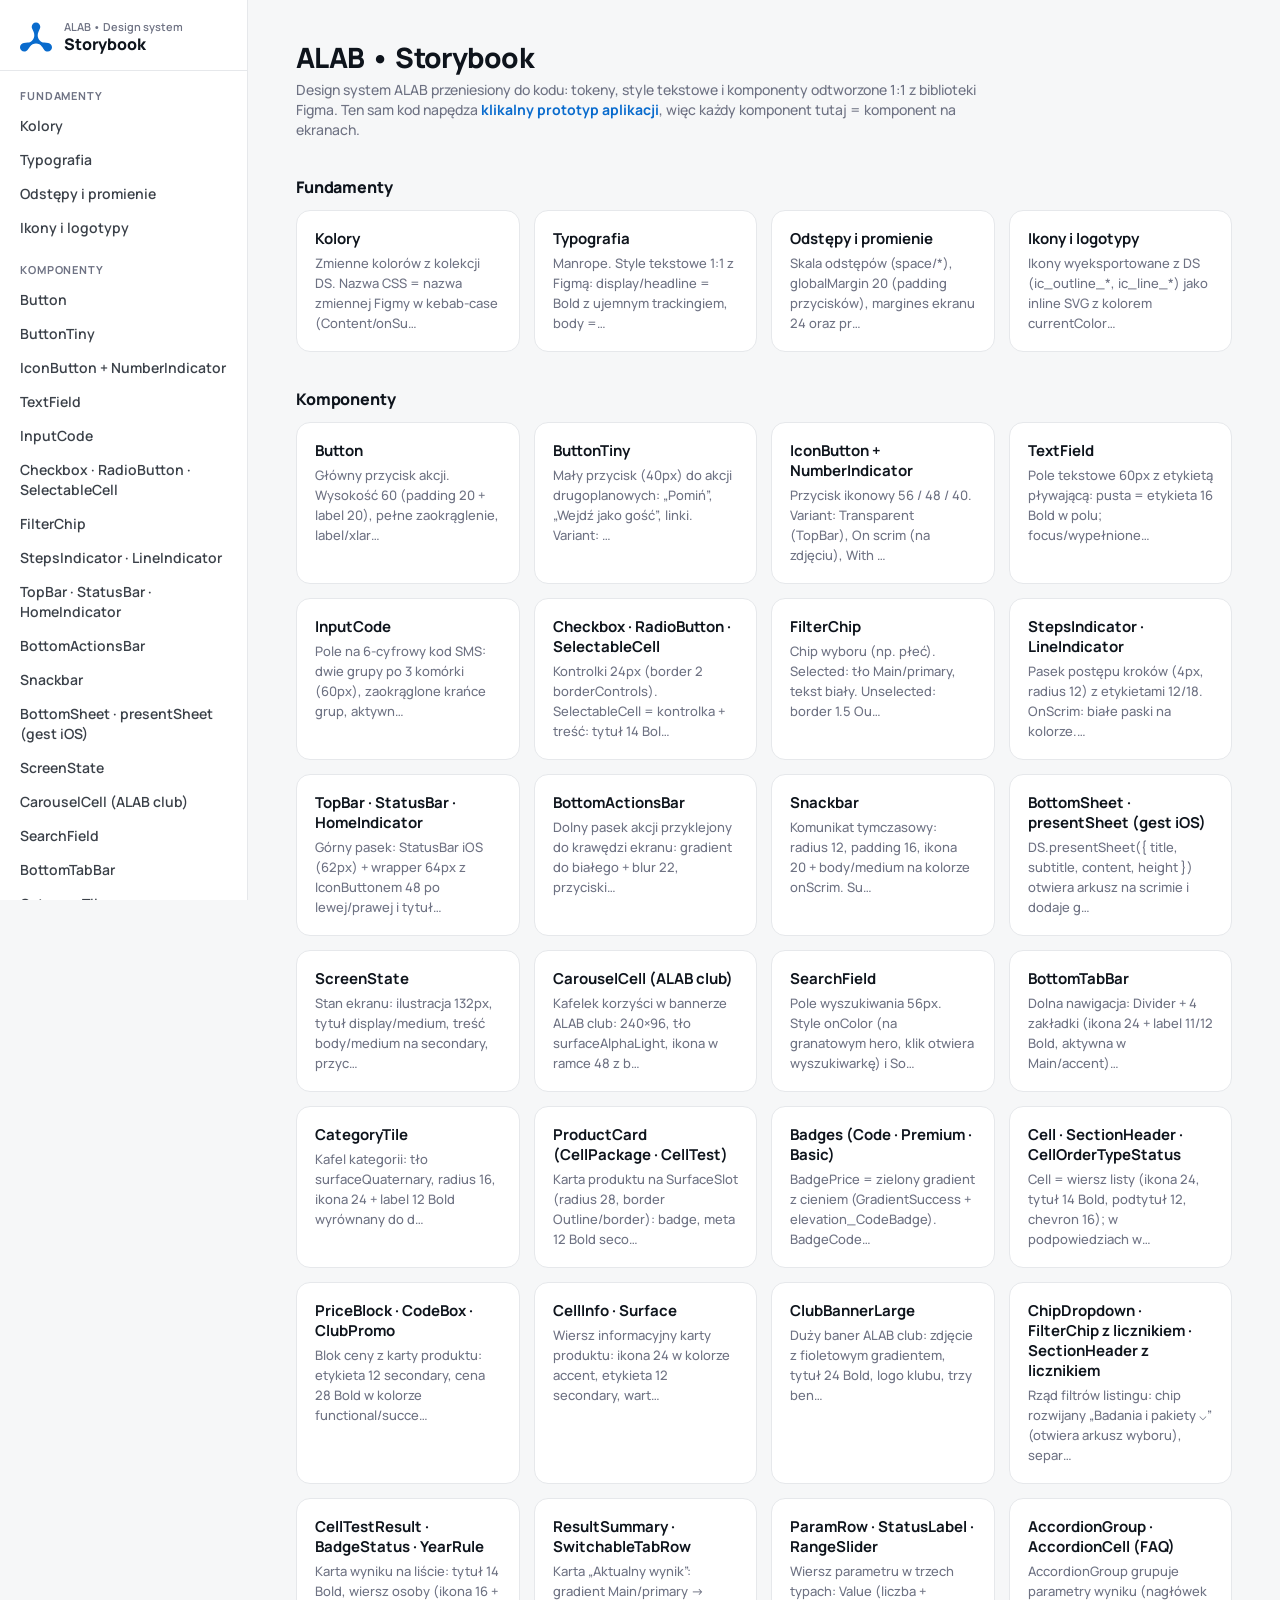
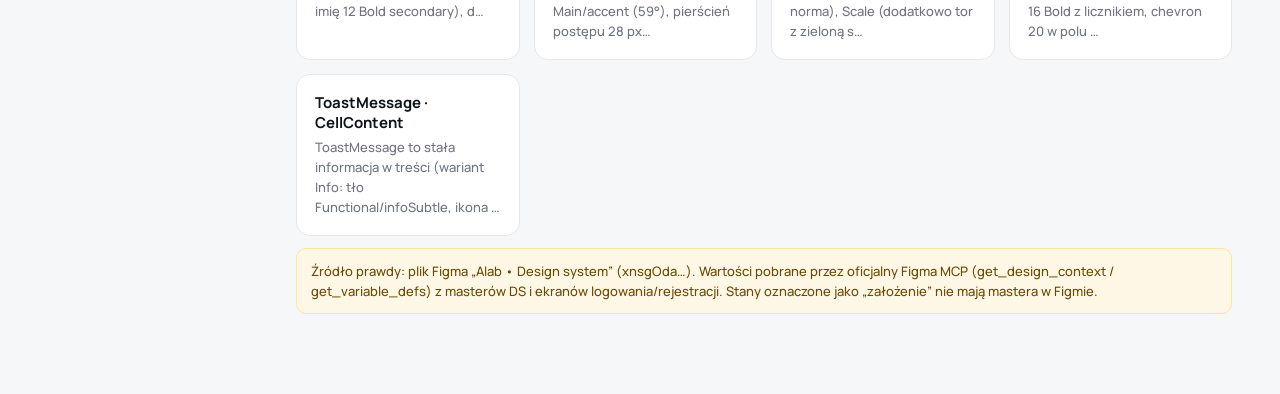
==== commit a11f391d: "Wyniki badań (Moduł 7), FAQ i webview: lista, stan pusty, szczegóły z parametrami, dodatkowe informa" ====
--- a/storybook/index.html
+++ b/storybook/index.html
@@ -10,6 +10,7 @@
 <link rel="stylesheet" href="../ds/tokens.css">
 <link rel="stylesheet" href="../ds/components.css">
 <link rel="stylesheet" href="../ds/components.shop.css">
+<link rel="stylesheet" href="../ds/components.results.css">
 <link rel="stylesheet" href="storybook.css">
 </head>
 <body>
@@ -28,7 +29,9 @@
 <script src="../ds/icons.js"></script>
 <script src="../ds/components.js"></script>
 <script src="../ds/components.shop.js"></script>
+<script src="../ds/components.results.js"></script>
 <script src="storybook.js"></script>
 <script src="stories.shop.js"></script>
+<script src="stories.results.js"></script>
 </body>
 </html>
--- a/ds/components.css
+++ b/ds/components.css
@@ -10,6 +10,8 @@
 :where(.ds) button { font: inherit; color: inherit; background: none; border: 0; padding: 0; margin: 0; cursor: pointer; text-align: inherit; }
 :where(.ds) button:focus-visible, :where(.ds) [tabindex]:focus-visible { outline: 2px solid var(--main-accent); outline-offset: 2px; }
 :where(.ds) p { margin: 0; }
+/* atrybut hidden musi wygrywać z display: flex/grid w komponentach (zwijane treści akordeonów) */
+.ds [hidden], .ds[hidden] { display: none !important; }
 :where(.ds) a { color: inherit; }
 
 /* Ikony — inline SVG, kolor przez currentColor */
@@ -284,7 +286,9 @@
 .ds-BottomSheet { position: absolute; left: 0; right: 0; bottom: 0; display: flex; flex-direction: column; align-items: center; gap: var(--space-2xl); padding-top: var(--space-md); background: var(--background-surface); border-radius: var(--radius-large) var(--radius-large) 0 0; max-height: 92%; }
 .ds-BottomSheet__handle { width: 40px; height: 5px; border-radius: 100px; background: var(--background-surface-tertiary); flex: 0 0 auto; }
 .ds-BottomSheet__slot { flex: 1 1 auto; min-height: 0; width: 100%; padding: var(--space-xl) var(--screen-margin) 0; display: flex; flex-direction: column; gap: var(--space-5xl); overflow: hidden; }
+.ds-BottomSheet__head { display: flex; flex-direction: column; gap: var(--space-md); }
 .ds-BottomSheet__header { display: flex; align-items: center; gap: var(--space-2xl); }
+.ds-BottomSheet__subtitle { font: 600 var(--body-small-font-size)/var(--body-small-line-height) var(--font-family-primary); color: var(--content-on-surface-secondary); }
 .ds-BottomSheet__title { flex: 1 1 0; font: 700 20px/24px var(--font-family-primary); letter-spacing: -0.01em; }
 .ds-BottomSheet__scroll { flex: 1 1 auto; min-height: 0; overflow-y: auto; display: flex; flex-direction: column; gap: var(--space-md); }
 
@@ -300,8 +304,11 @@
    ------------------------------------------------------------ */
 .ds-ScreenState { display: flex; flex-direction: column; align-items: center; gap: var(--space-2xl); padding: var(--space-4xl) var(--global-margin); width: 100%; }
 .ds-ScreenState__content { display: flex; flex-direction: column; align-items: center; gap: var(--space-6xl); padding-bottom: var(--space-2xl); width: 100%; }
-.ds-ScreenState__asset { padding: var(--space-2xl); }
-.ds-ScreenState__asset img { display: block; width: 132px; height: 132px; object-fit: contain; }
+/* PlaceholderAsset 164×164 (349:293): blob w tle obrócony -31°, ilustracja nieco większa od pola i przycięta do niego */
+.ds-ScreenState__asset { position: relative; width: 148px; height: 148px; flex: 0 0 auto; }
+.ds-ScreenState__blob { position: absolute; left: -11.4%; top: -5.13%; width: 118.3%; height: 113.5%; transform: rotate(-31.08deg); }
+/* ilustracja wyśrodkowana w obu osiach i nieco większa od pola — działa i dla kwadratowych, i dla szerokich grafik */
+.ds-ScreenState__art { position: absolute; left: 50%; top: 50%; transform: translate(-50%, -50%); max-width: 108%; max-height: 108%; width: auto; height: auto; object-fit: contain; }
 .ds-ScreenState__text { display: flex; flex-direction: column; gap: var(--space-2xl); width: 100%; text-align: center; }
 .ds-ScreenState__title { font: 700 var(--display-medium-font-size)/var(--display-medium-line-height) var(--font-family-primary); letter-spacing: -0.02em; }
 .ds-ScreenState__body { font: 600 var(--body-medium-font-size)/var(--body-medium-line-height) var(--font-family-primary); color: var(--content-on-surface-secondary); white-space: pre-line; }
@@ -324,7 +331,8 @@
    Mikrointerakcje (dotyk / fokus / zmiana stanu)
    ------------------------------------------------------------ */
 .ds-Button, .ds-ButtonTiny, .ds-IconButton, .ds-FilterChip, .ds-Prefix { transition: transform .14s ease, background-color .14s ease, border-color .14s ease, color .14s ease, filter .14s ease, opacity .14s ease; }
-.ds-Button:active, .ds-ButtonTiny:active, .ds-FilterChip:active, .ds-Prefix:active { transform: scale(.97); }
+.ds-Button:active, .ds-ButtonTiny:active, .ds-Prefix:active { transform: scale(.97); }
+.ds-FilterChip:active { transform: scale(.985); }
 .ds-IconButton:active { transform: scale(.9); }
 .ds-SelectableCell, .ds-CellSelectCountry { transition: background-color .16s ease; }
 .ds-SelectableCell:active, .ds-CellSelectCountry:active { background-color: var(--background-surface-secondary); }
@@ -340,7 +348,7 @@
 .ds-Checkbox svg path { stroke-dasharray: 16; stroke-dashoffset: 16; }
 .ds-Checkbox.is-checked svg path { animation: ds-draw .26s .06s ease forwards; }
 .ds-Radio::after { transition: transform .24s cubic-bezier(.34,1.56,.64,1); }
-.ds-FilterChip.is-selected { animation: ds-pop .26s cubic-bezier(.34,1.56,.64,1); }
+.ds-FilterChip.is-selected { animation: ds-soft .22s ease-out; }
 
 .ds-LineIndicator { position: relative; overflow: hidden; }
 .ds-LineIndicator.is-active { background: var(--background-surface-quaternary); }
@@ -357,7 +365,8 @@
 .ds-BottomSheet { animation: ds-sheet .38s cubic-bezier(.32,.72,0,1) both; }
 .ds-Scrim { animation: ds-fade .3s ease both; }
 
-@keyframes ds-pop { 0% { transform: scale(.85); } 60% { transform: scale(1.08); } 100% { transform: scale(1); } }
+@keyframes ds-pop { 0% { transform: scale(.9); } 55% { transform: scale(1.04); } 100% { transform: scale(1); } }
+@keyframes ds-soft { from { transform: scale(.97); } to { transform: scale(1); } }
 @keyframes ds-draw { to { stroke-dashoffset: 0; } }
 @keyframes ds-fill { from { transform: scaleX(0); } to { transform: scaleX(1); } }
 @keyframes ds-shake { 10%, 90% { transform: translateX(-1px); } 20%, 80% { transform: translateX(2px); } 30%, 50%, 70% { transform: translateX(-4px); } 40%, 60% { transform: translateX(4px); } }
@@ -366,3 +375,15 @@
 @keyframes ds-sheet { from { transform: translateY(100%); } to { transform: none; } }
 @keyframes ds-fade { from { opacity: 0; } to { opacity: 1; } }
 @media (prefers-reduced-motion: reduce) { .ds *, .ds { animation-duration: .01ms !important; transition-duration: .01ms !important; } }
+
+/* FilterChip: licznik „Tarczyca • 2” (Listing • Kategoria) */
+.ds-FilterChip__count { margin-left: 6px; color: var(--content-on-surface-secondary); font-weight: 600; }
+.ds-FilterChip.is-selected .ds-FilterChip__count { color: inherit; opacity: .8; }
+
+/* presentSheet: gest zamykania jak w iOS */
+.ds-SheetLayer .ds-BottomSheet { touch-action: none; will-change: transform; }
+.ds-SheetLayer .ds-BottomSheet__scroll { touch-action: pan-y; overscroll-behavior: contain; }
+.ds-SheetLayer .ds-Scrim { transition: opacity .32s ease; }
+.ds-BottomSheet.is-dragging, .ds-Scrim.is-dragging { transition: none !important; animation: none !important; }
+.ds-BottomSheet.is-closing { transition: transform .32s cubic-bezier(.32,.72,0,1); animation: none; }
+.ds-SheetLayer .ds-Cell.is-selected { background: var(--background-surface-secondary); }
--- a/ds/components.shop.css
+++ b/ds/components.shop.css
@@ -78,7 +78,8 @@
 /* ---------- ProductCard (CellPackage / CellTest) ---------- */
 .ds-ProductCard { display: flex; flex-direction: column; width: 100%; background: var(--background-surface); border: 1px solid var(--outline-border); border-radius: var(--radius-extralarge); }
 .ds-ProductCard__surface { display: flex; flex-direction: column; gap: var(--space-5xl); padding: 24px 24px 20px; }
-.ds-ProductCard--package .ds-ProductCard__surface { border-bottom: 1px solid var(--outline-border); border-radius: 0 0 var(--radius-extralarge) var(--radius-extralarge); margin-bottom: -1px; }
+.ds-ProductCard { overflow: hidden; }
+.ds-ProductCard--package .ds-ProductCard__surface { border-bottom: 1px solid var(--outline-border); }
 .ds-ProductCard__text { display: flex; flex-direction: column; gap: var(--space-5xl); align-items: flex-start; }
 .ds-ProductCard__heading { display: flex; flex-direction: column; gap: var(--space-md); width: 100%; }
 .ds-ProductCard__meta { font: 700 var(--label-medium-font-size)/var(--label-medium-line-height) var(--font-family-primary); color: var(--content-on-surface-secondary); }
@@ -96,7 +97,7 @@
 .ds-ProductCard__footer { display: flex; align-items: center; justify-content: center; gap: var(--space-md); padding: 20px; width: 100%; font: 700 var(--label-medium-font-size)/var(--label-medium-line-height) var(--font-family-primary); color: var(--content-on-surface-secondary); border-radius: 0 0 var(--radius-extralarge) var(--radius-extralarge); transition: background-color .14s ease; }
 .ds-ProductCard__footer:active { background: var(--background-surface-secondary); }
 .ds-ProductCard__footer .ds-icon { width: 16px; height: 16px; }
-.ds-ProductCard.is-added .ds-ProductCard__cta { background: var(--functional-success); }
+
 
 /* ---------- SearchEmpty ---------- */
 .ds-SearchEmpty { display: flex; flex-direction: column; align-items: center; gap: var(--space-xl); width: 100%; text-align: center; padding: 24px 20px 0; }
@@ -104,3 +105,90 @@
 .ds-SearchEmpty__text { display: flex; flex-direction: column; gap: var(--space-xl); }
 .ds-SearchEmpty__title { font: 700 var(--headline-large-font-size)/var(--headline-large-line-height) var(--font-family-primary); letter-spacing: -0.01em; color: var(--content-on-surface); overflow-wrap: anywhere; }
 .ds-SearchEmpty__hint { font: 600 var(--body-small-font-size)/var(--body-small-line-height) var(--font-family-primary); color: var(--content-on-surface-secondary); }
+
+/* CellOrderTypeStatus: wariant jednowierszowy (Zestaw wysyłkowy — „Samodzielne pobranie próbki”) */
+.ds-CellOrderTypeStatus--single { cursor: default; }
+.ds-SectionHeader__count { color: var(--content-on-surface-secondary); }
+
+/* ------------------------------------------------------------
+   Karta produktu: Surface, PriceBlock, CodeBox, ClubPromo, CellInfo, ClubBanner, ChipDropdown, Carousel
+   ------------------------------------------------------------ */
+.ds-Surface { display: flex; flex-direction: column; gap: var(--space-2xl); width: 100%; padding: 20px 24px; background: var(--background-surface); border: 1px solid var(--outline-border); border-radius: var(--radius-xlarge); }
+.ds-Surface__label { font: 600 var(--body-xsmall-font-size)/var(--body-xsmall-line-height) var(--font-family-primary); color: var(--content-on-surface-secondary); }
+.ds-Surface > .ds-Cell { padding: 0; min-height: 0; }
+.ds-Surface > .ds-Divider { margin: 0; }
+.ds-Cell--clamp .ds-Cell__title { display: -webkit-box; -webkit-line-clamp: 3; -webkit-box-orient: vertical; overflow: hidden; white-space: normal; font: 700 var(--label-medium-font-size)/var(--body-medium-line-height) var(--font-family-primary); }
+
+.ds-PriceBlock { display: flex; flex-direction: column; gap: var(--space-sm); width: 100%; }
+.ds-PriceBlock__label { font: 600 var(--body-xsmall-font-size)/var(--body-xsmall-line-height) var(--font-family-primary); color: var(--content-on-surface-secondary); margin-bottom: 4px; }
+.ds-PriceBlock__row { display: flex; align-items: baseline; gap: var(--space-md); flex-wrap: wrap; }
+.ds-PriceBlock__current { font: 700 28px/32px var(--font-family-primary); letter-spacing: -0.02em; color: var(--functional-success); }
+.ds-PriceBlock__old { font: 700 var(--label-large-font-size)/var(--label-large-line-height) var(--font-family-primary); color: var(--content-on-surface-tertiary); }
+.ds-PriceBlock__club { font: 700 var(--label-medium-font-size)/var(--label-medium-line-height) var(--font-family-primary); color: var(--main-accent-loyalty); }
+.ds-PriceBlock__notes { display: flex; flex-direction: column; gap: var(--space-md); margin-top: var(--space-md); font: 600 var(--body-xsmall-font-size)/var(--body-xsmall-line-height) var(--font-family-primary); color: var(--content-on-surface-secondary); }
+.ds-PriceBlock__note { display: inline-flex; align-items: center; gap: var(--space-sm); }
+.ds-PriceBlock__note .ds-icon { width: 16px; height: 16px; }
+
+.ds-PromoStack { display: flex; flex-direction: column; width: 100%; border-radius: var(--radius-medium); overflow: hidden; }
+.ds-CodeBox { display: flex; align-items: center; gap: var(--space-2xl); padding: 12px 12px 12px 16px; background: var(--background-surface-secondary); }
+.ds-CodeBox__text { flex: 1 1 0; font: 600 var(--label-medium-font-size)/var(--label-medium-line-height) var(--font-family-primary); color: var(--content-on-surface); }
+.ds-CodeBox__copy { width: 40px; height: 40px; display: grid; place-items: center; border-radius: var(--radius-medium); color: var(--content-on-surface); }
+.ds-CodeBox__copy:active { background: var(--background-surface-tertiary); }
+.ds-CodeBox__copy .ds-icon { width: 24px; height: 24px; }
+.ds-ClubPromo { display: flex; align-items: center; gap: var(--space-xl); width: 100%; padding: 12px 16px; background: var(--main-accent-loyalty); color: var(--content-on-scrim); text-align: left; }
+.ds-ClubPromo:active { filter: brightness(.94); }
+.ds-ClubPromo > .ds-icon { width: 24px; height: 24px; flex: 0 0 auto; }
+.ds-ClubPromo__text { flex: 1 1 0; display: flex; flex-direction: column; gap: 2px; }
+.ds-ClubPromo__title { font: 700 var(--label-medium-font-size)/var(--label-medium-line-height) var(--font-family-primary); }
+.ds-ClubPromo__subtitle { font: 600 var(--body-xsmall-font-size)/var(--body-xsmall-line-height) var(--font-family-primary); opacity: .92; }
+
+.ds-CellInfo { display: flex; align-items: flex-start; gap: var(--space-2xl); width: 100%; }
+.ds-CellInfo > .ds-icon { width: 24px; height: 24px; flex: 0 0 auto; color: var(--main-accent); }
+.ds-CellInfo__text { display: flex; flex-direction: column; gap: 4px; min-width: 0; }
+.ds-CellInfo__label { font: 600 var(--body-xsmall-font-size)/var(--body-xsmall-line-height) var(--font-family-primary); color: var(--content-on-surface-secondary); }
+.ds-CellInfo__value { font: 700 var(--label-medium-font-size)/var(--label-medium-line-height) var(--font-family-primary); color: var(--content-on-surface); }
+.ds-CellInfo__bullets { margin: 0; padding-left: 18px; display: flex; flex-direction: column; gap: 2px; font: 700 var(--label-medium-font-size)/var(--label-medium-line-height) var(--font-family-primary); color: var(--content-on-surface); }
+
+.ds-ClubBanner { position: relative; display: flex; flex-direction: column; align-items: flex-start; gap: 24px; width: 100%; padding: 32px; background: var(--main-primary); border-radius: var(--radius-extralarge); overflow: hidden; color: var(--content-on-accent); }
+.ds-ClubBanner__bg { position: absolute; inset: 0; overflow: hidden; pointer-events: none; }
+/* zdjęcie: wysokość = 71.13% banera (top -16.36%, bottom 45.23%), szerokość z proporcji 1508:1043, środek przesunięty o 71.5 px w prawo — twarze rodziny lądują w prawym górnym rogu */
+.ds-ClubBanner__img { position: absolute; top: -16.36%; height: 71.13%; width: auto; left: calc(50% + 71.5px); transform: translateX(-50%); object-fit: cover; }
+.ds-ClubBanner__blob { position: absolute; transform: scale(1.24); }
+.ds-ClubBanner__blob--1 { left: 0; top: 19.47%; width: 139.76%; height: 105.55%; }
+.ds-ClubBanner__blob--2 { left: -60.86%; top: -14.77%; width: 157.58%; height: 109%; }
+.ds-ClubBanner__grad { position: absolute; inset: 0; background: linear-gradient(to top, #04387c 0%, rgba(117,18,195,0) 70%); }
+.ds-ClubBanner__content { position: relative; display: flex; flex-direction: column; align-items: flex-start; gap: 28px; width: 100%; }
+.ds-ClubBanner__title { font: 700 var(--headline-xlarge-font-size)/var(--headline-xlarge-line-height) var(--font-family-primary); letter-spacing: -0.01em; margin: 0; }
+.ds-ClubBanner__logo { height: 21px; width: 98px; display: block; }
+.ds-ClubBanner__list { list-style: none; margin: 0; padding: 0; display: flex; flex-direction: column; gap: 16px; width: 100%; }
+.ds-ClubBanner__list li { display: flex; align-items: flex-start; gap: 8px; }
+.ds-ClubBanner__list li > .ds-icon { width: 16px; height: 16px; flex: 0 0 auto; margin-top: 1px; }
+.ds-ClubBanner__list li > span { display: flex; flex-direction: column; gap: 4px; min-width: 0; }
+.ds-ClubBanner__list b { font: 700 var(--headline-medium-font-size)/var(--headline-medium-line-height) var(--font-family-primary); letter-spacing: -0.01em; }
+.ds-ClubBanner__list li > span > span { font: 600 var(--body-xsmall-font-size)/var(--body-xsmall-line-height) var(--font-family-primary); }
+.ds-ClubBanner__cta { position: relative; }
+
+.ds-ChipDropdown { display: inline-flex; align-items: center; gap: var(--space-sm); }
+.ds-ChipDropdown__chevron { width: 16px; height: 16px; transform: rotate(90deg); }
+
+.ds-Carousel { display: flex; gap: 12px; overflow-x: auto; scroll-snap-type: x mandatory; scrollbar-width: none; margin: 0 -20px; padding: 0 20px; -webkit-overflow-scrolling: touch; }
+.ds-Carousel::-webkit-scrollbar { display: none; }
+.ds-Carousel > * { flex: 0 0 calc(100% - 24px); scroll-snap-align: start; }
+
+/* Surface: grupy wierszy (CellInfo z separatorami), lista linków (Cell), metadane pod listą */
+.ds-Surface__rows { display: flex; flex-direction: column; }
+.ds-Surface__rows > .ds-CellInfo { padding: 16px 0; }
+.ds-Surface__rows > .ds-CellInfo + .ds-CellInfo { border-top: 1px solid var(--outline-border); }
+.ds-Surface__rows > .ds-CellInfo:first-child { padding-top: 4px; }
+.ds-Surface__rows > .ds-CellInfo:last-child { padding-bottom: 4px; }
+.ds-Surface__list { display: flex; flex-direction: column; }
+.ds-Surface__list > .ds-Cell { padding: 12px 0; min-height: 48px; border-radius: 0; }
+.ds-Surface__list > .ds-Cell + .ds-Cell { border-top: 1px solid var(--outline-border); }
+.ds-Surface__list > .ds-Cell:active { background: transparent; }
+.ds-Surface__meta { font: 600 var(--body-xsmall-font-size)/var(--body-xsmall-line-height) var(--font-family-primary); color: var(--content-on-surface-secondary); padding-top: 4px; }
+
+/* FilterRow: chip rozwijany + separator + chipy podkategorii, przewijany poziomo */
+.ds-FilterRow { display: flex; align-items: center; gap: 4px; overflow-x: auto; scrollbar-width: none; -webkit-overflow-scrolling: touch; }
+.ds-FilterRow::-webkit-scrollbar { display: none; }
+.ds-FilterRow > * { flex: 0 0 auto; }
+.ds-FilterRow__sep { width: 1px; height: 24px; background: var(--outline-border); margin: 0 8px; }
--- a/ds/components.results.css
+++ b/ds/components.results.css
@@ -0,0 +1,109 @@
+/* ============================================================
+   ALAB • DS — Wyniki badań (Moduł 7) + FAQ. Wartości 1:1 z sekcji „Wyniki badań” 2516:102053.
+   ============================================================ */
+
+/* ---------- BadgeStatus ---------- */
+.ds-BadgeStatus { display: inline-flex; align-items: center; gap: var(--space-md); min-height: 32px; padding: 4px 16px 4px 12px; border-radius: 999px; background: var(--background-surface-secondary); color: var(--content-on-surface); font: 700 var(--label-small-font-size)/var(--label-small-line-height) var(--font-family-primary); }
+.ds-BadgeStatus .ds-icon { width: 16px; height: 16px; flex: 0 0 auto; }
+.ds-BadgeStatus--ok .ds-icon { color: var(--functional-success); }
+.ds-BadgeStatus--warn .ds-icon { color: #e08a00; }
+.ds-BadgeStatus--oncolor { background: var(--background-surface-alpha-light); color: var(--content-on-scrim); padding: 4px 12px; -webkit-backdrop-filter: blur(12px); backdrop-filter: blur(12px); }
+.ds-BadgeStatus__sep { color: var(--content-on-scrim-secondary); }
+.ds-BadgeStatus--oncolor .ds-BadgeStatus__value { color: var(--content-on-scrim); }
+
+/* ---------- CellTestResult ---------- */
+.ds-CellTestResult { position: relative; display: flex; flex-direction: column; align-items: flex-start; gap: var(--space-3xl); width: 100%; padding: 24px 24px 20px; background: var(--background-surface); border: 1px solid var(--outline-border); border-radius: var(--radius-extralarge); text-align: left; }
+.ds-CellTestResult.is-new { border: 2px solid var(--outline-border-active); box-shadow: 0 4px 4px rgba(4, 56, 124, .2), inset 0 0 0 6px rgba(9, 107, 205, .1); }
+.ds-CellTestResult:active { background: var(--background-surface-secondary); }
+.ds-CellTestResult__row { display: flex; align-items: center; gap: 20px; width: 100%; }
+.ds-CellTestResult__main { display: flex; flex-direction: column; gap: 24px; flex: 1 1 0; min-width: 0; }
+.ds-CellTestResult__head { display: flex; flex-direction: column; gap: var(--space-xs, 4px); }
+.ds-CellTestResult__title { font: 700 var(--headline-medium-font-size)/var(--headline-medium-line-height) var(--font-family-primary); letter-spacing: -0.01em; color: var(--content-on-surface); }
+.ds-CellTestResult__person { display: flex; align-items: center; gap: var(--space-md); font: 700 var(--label-medium-font-size)/var(--label-medium-line-height) var(--font-family-primary); color: var(--content-on-surface-secondary); }
+.ds-CellTestResult__person .ds-icon { width: 16px; height: 16px; flex: 0 0 auto; }
+.ds-CellTestResult__date { font: 600 var(--label-small-font-size)/var(--label-small-line-height) var(--font-family-primary); color: var(--content-on-surface-tertiary); }
+.ds-CellTestResult__chevron { width: 20px; height: 20px; flex: 0 0 auto; color: var(--content-on-surface); }
+
+/* ---------- YearRule ---------- */
+.ds-YearRule { display: flex; align-items: center; gap: var(--space-xl); width: 100%; }
+.ds-YearRule__label { font: 700 var(--headline-medium-font-size)/var(--headline-medium-line-height) var(--font-family-primary); letter-spacing: -0.01em; color: var(--content-on-surface-tertiary); }
+.ds-YearRule__line { flex: 1 1 0; height: 1px; background: var(--outline-border); }
+
+/* ---------- ResultSummary ---------- */
+.ds-ResultSummary { position: relative; height: 212px; width: 100%; padding: 32px; border-radius: var(--radius-xlarge); overflow: hidden; color: var(--content-on-primary); background: linear-gradient(59deg, var(--main-primary) 3%, var(--main-accent) 99%); }
+.ds-ResultSummary__art { position: absolute; height: 256px; left: 42.39%; right: -26.27%; top: calc(50% + 9px); transform: translateY(-50%); opacity: .9; }
+.ds-ResultSummary__label { position: relative; font: 700 var(--headline-large-font-size)/var(--headline-large-line-height) var(--font-family-primary); letter-spacing: -0.01em; }
+.ds-ResultSummary__value { position: relative; display: flex; align-items: center; gap: var(--space-3xl); margin-top: 20px; }
+.ds-ResultSummary__ring { width: 28px; height: 28px; flex: 0 0 auto; border-radius: 50%; background: conic-gradient(#fff 0 var(--p, 0%), rgba(255, 255, 255, .3) var(--p, 0%) 100%); -webkit-mask: radial-gradient(circle, transparent 9px, #000 10px); mask: radial-gradient(circle, transparent 9px, #000 10px); }
+.ds-ResultSummary__num { font: 700 var(--display-large-font-size)/var(--display-large-line-height) var(--font-family-primary); letter-spacing: -0.02em; }
+.ds-ResultSummary__total { align-self: flex-end; padding-bottom: 4px; font: 700 var(--headline-large-font-size)/var(--headline-large-line-height) var(--font-family-primary); letter-spacing: -0.01em; color: var(--content-on-scrim-secondary); }
+.ds-ResultSummary__note { position: relative; margin-top: 4px; font: 700 var(--headline-medium-font-size)/var(--headline-medium-line-height) var(--font-family-primary); letter-spacing: -0.01em; }
+.ds-ResultSummary__chips { position: relative; display: flex; gap: var(--space-xs, 4px); margin-top: 16px; }
+
+/* ---------- SwitchableTabRow ---------- */
+.ds-SwitchableTabRow { display: flex; gap: 0; width: 100%; padding: 4px; background: var(--background-surface-secondary); border-radius: 999px; }
+.ds-SwitchableTabButton { flex: 1 1 0; min-width: 0; padding: 12px; border-radius: 32px; font: 700 var(--label-medium-font-size)/var(--label-medium-line-height) var(--font-family-primary); color: #5f6871; text-align: center; transition: background-color .18s ease, color .18s ease, box-shadow .18s ease; }
+.ds-SwitchableTabButton.is-active { background: var(--background-surface); color: var(--content-on-surface); box-shadow: 0 1px 4px rgba(0, 0, 0, .07); }
+
+/* ---------- AccordionGroup ---------- */
+.ds-AccordionGroup { display: flex; flex-direction: column; width: 100%; padding: 24px; background: var(--background-surface); border: 1px solid var(--outline-border-secondary, #f1f1f1); border-radius: var(--radius-extralarge); box-shadow: 0 3px 5px rgba(0, 0, 0, .05); }
+.ds-AccordionGroup__header { display: flex; align-items: center; gap: var(--space-xl); min-height: 40px; width: 100%; text-align: left; }
+.ds-AccordionGroup__title { flex: 1 1 0; min-width: 0; font: 700 var(--headline-large-font-size)/var(--headline-large-line-height) var(--font-family-primary); letter-spacing: -0.01em; color: var(--content-on-surface); }
+.ds-AccordionGroup__count { color: var(--content-on-surface-secondary); }
+.ds-AccordionGroup__icon { width: 40px; height: 40px; flex: 0 0 auto; display: grid; place-items: center; border-radius: 999px; color: var(--content-on-surface); }
+.ds-AccordionGroup__header:active .ds-AccordionGroup__icon { background: var(--background-surface-secondary); }
+.ds-AccordionGroup__icon .ds-icon { width: 20px; height: 20px; }
+.ds-AccordionGroup__content { display: flex; flex-direction: column; gap: 20px; padding-top: 20px; }
+.ds-AccordionGroup__content > .ds-Divider { margin: 0; }
+
+/* ---------- AccordionCell (FAQ) ---------- */
+.ds-AccordionCell { display: flex; flex-direction: column; width: 100%; padding: 20px 24px; background: var(--background-surface); border: 1px solid var(--outline-border-secondary, #f1f1f1); border-radius: var(--radius-xlarge); box-shadow: 0 3px 5px rgba(0, 0, 0, .05); }
+.ds-AccordionCell__header { display: flex; align-items: center; gap: var(--space-xl); min-height: 40px; width: 100%; text-align: left; }
+.ds-AccordionCell__mark { width: 20px; height: 20px; flex: 0 0 auto; color: var(--main-accent); }
+.ds-AccordionCell__question { flex: 1 1 0; min-width: 0; font: 700 var(--headline-medium-font-size)/var(--headline-medium-line-height) var(--font-family-primary); letter-spacing: -0.01em; color: var(--content-on-surface); }
+.ds-AccordionCell__icon { width: 20px; height: 20px; flex: 0 0 auto; color: var(--content-on-surface-secondary); }
+.ds-AccordionCell__icon .ds-icon { width: 20px; height: 20px; }
+.ds-AccordionCell__answer { padding-top: 12px; font: 600 var(--body-small-font-size)/var(--body-small-line-height) var(--font-family-primary); color: var(--content-on-surface-secondary); }
+
+/* ---------- StatusLabel ---------- */
+.ds-StatusLabel { display: inline-flex; align-items: center; gap: var(--space-md); font: 700 var(--label-medium-font-size)/var(--label-medium-line-height) var(--font-family-primary); color: var(--content-on-surface); white-space: nowrap; }
+.ds-StatusLabel .ds-icon { width: 16px; height: 16px; flex: 0 0 auto; }
+.ds-StatusLabel--ok .ds-icon, .ds-StatusLabel--neg .ds-icon { color: var(--functional-success); }
+.ds-StatusLabel--above .ds-icon, .ds-StatusLabel--pos .ds-icon { color: #e08a00; }
+.ds-StatusLabel--below .ds-icon { color: #e08a00; transform: rotate(180deg); }
+
+/* ---------- RangeSlider ---------- */
+.ds-RangeSlider { position: relative; height: 16px; width: 100%; }
+.ds-RangeSlider__track { position: absolute; left: 0; right: 0; top: 5px; height: 6px; border-radius: 999px; background: var(--background-surface-tertiary); }
+.ds-RangeSlider__zone { position: absolute; left: 25%; width: 50%; top: 5px; height: 6px; border-radius: 999px; background: var(--functional-success); opacity: .35; }
+.ds-RangeSlider__dot { position: absolute; top: 0; width: 16px; height: 16px; margin-left: -8px; border-radius: 50%; background: var(--background-surface); border: 4px solid var(--functional-success); box-sizing: border-box; }
+.ds-RangeSlider--above .ds-RangeSlider__dot, .ds-RangeSlider--below .ds-RangeSlider__dot { border-color: #e08a00; }
+
+/* ---------- ParamRow ---------- */
+.ds-ParamRow { width: 100%; }
+.ds-ParamRow--qual { display: flex; align-items: center; gap: var(--space-md); min-height: 40px; padding: var(--space-md) 0; }
+.ds-ParamRow--stack { display: flex; flex-direction: column; gap: 20px; padding: var(--space-2xl) 0; }
+.ds-ParamRow__name { flex: 1 1 0; min-width: 0; font: 700 var(--label-medium-font-size)/var(--label-medium-line-height) var(--font-family-primary); color: var(--content-on-surface); }
+.ds-ParamRow__titleRow { display: flex; align-items: center; gap: var(--space-md); width: 100%; }
+.ds-ParamRow__value { font: 700 var(--label-medium-font-size)/var(--label-medium-line-height) var(--font-family-primary); color: var(--content-on-surface); text-align: right; white-space: nowrap; }
+.ds-ParamRow__statusRow { display: flex; flex-wrap: wrap; align-items: center; gap: var(--space-3xl); width: 100%; }
+.ds-ParamRow__norm { flex: 1 1 0; min-width: 0; font: 600 var(--label-medium-font-size)/var(--label-medium-line-height) var(--font-family-primary); color: var(--content-on-surface-tertiary); text-align: right; }
+
+/* ---------- ToastMessage ---------- */
+.ds-ToastMessage { display: flex; align-items: flex-start; gap: var(--space-xl); width: 100%; padding: 20px; border-radius: var(--radius-large); background: #ebf7fd; }
+.ds-ToastMessage > .ds-icon { width: 20px; height: 20px; flex: 0 0 auto; color: var(--main-accent); }
+.ds-ToastMessage__text { flex: 1 1 0; min-width: 0; display: flex; flex-direction: column; gap: var(--space-md); }
+.ds-ToastMessage__head { display: flex; align-items: flex-start; gap: 20px; }
+.ds-ToastMessage__title { flex: 1 1 0; min-width: 0; font: 700 var(--headline-medium-font-size)/var(--headline-medium-line-height) var(--font-family-primary); letter-spacing: -0.01em; color: var(--content-on-surface); }
+.ds-ToastMessage__action { flex: 0 0 auto; font: 700 var(--label-medium-font-size)/var(--label-medium-line-height) var(--font-family-primary); color: var(--content-on-surface); text-decoration: underline; }
+.ds-ToastMessage__body { font: 600 var(--label-medium-font-size)/var(--label-medium-line-height) var(--font-family-primary); color: var(--content-on-surface-secondary); }
+
+/* ---------- CellContent ---------- */
+.ds-CellContent { display: flex; align-items: center; gap: var(--space-3xl); width: 100%; }
+.ds-CellContent > .ds-icon { width: 24px; height: 24px; flex: 0 0 auto; color: var(--main-accent); }
+.ds-CellContent__text { flex: 1 1 0; min-width: 0; display: flex; flex-direction: column; gap: var(--space-md); }
+.ds-CellContent__label { font: 700 var(--label-medium-font-size)/var(--label-medium-line-height) var(--font-family-primary); color: var(--content-on-surface-secondary); }
+.ds-CellContent__value { font: 700 var(--label-large-font-size)/var(--label-large-line-height) var(--font-family-primary); color: var(--content-on-surface); }
+
+/* ---------- ScreenState: empty state wypełnia dostępną wysokość i centruje treść ---------- */
+.screen__body > .ds-ScreenState, .ds-ScreenState--fill { flex: 1 1 auto; justify-content: center; }
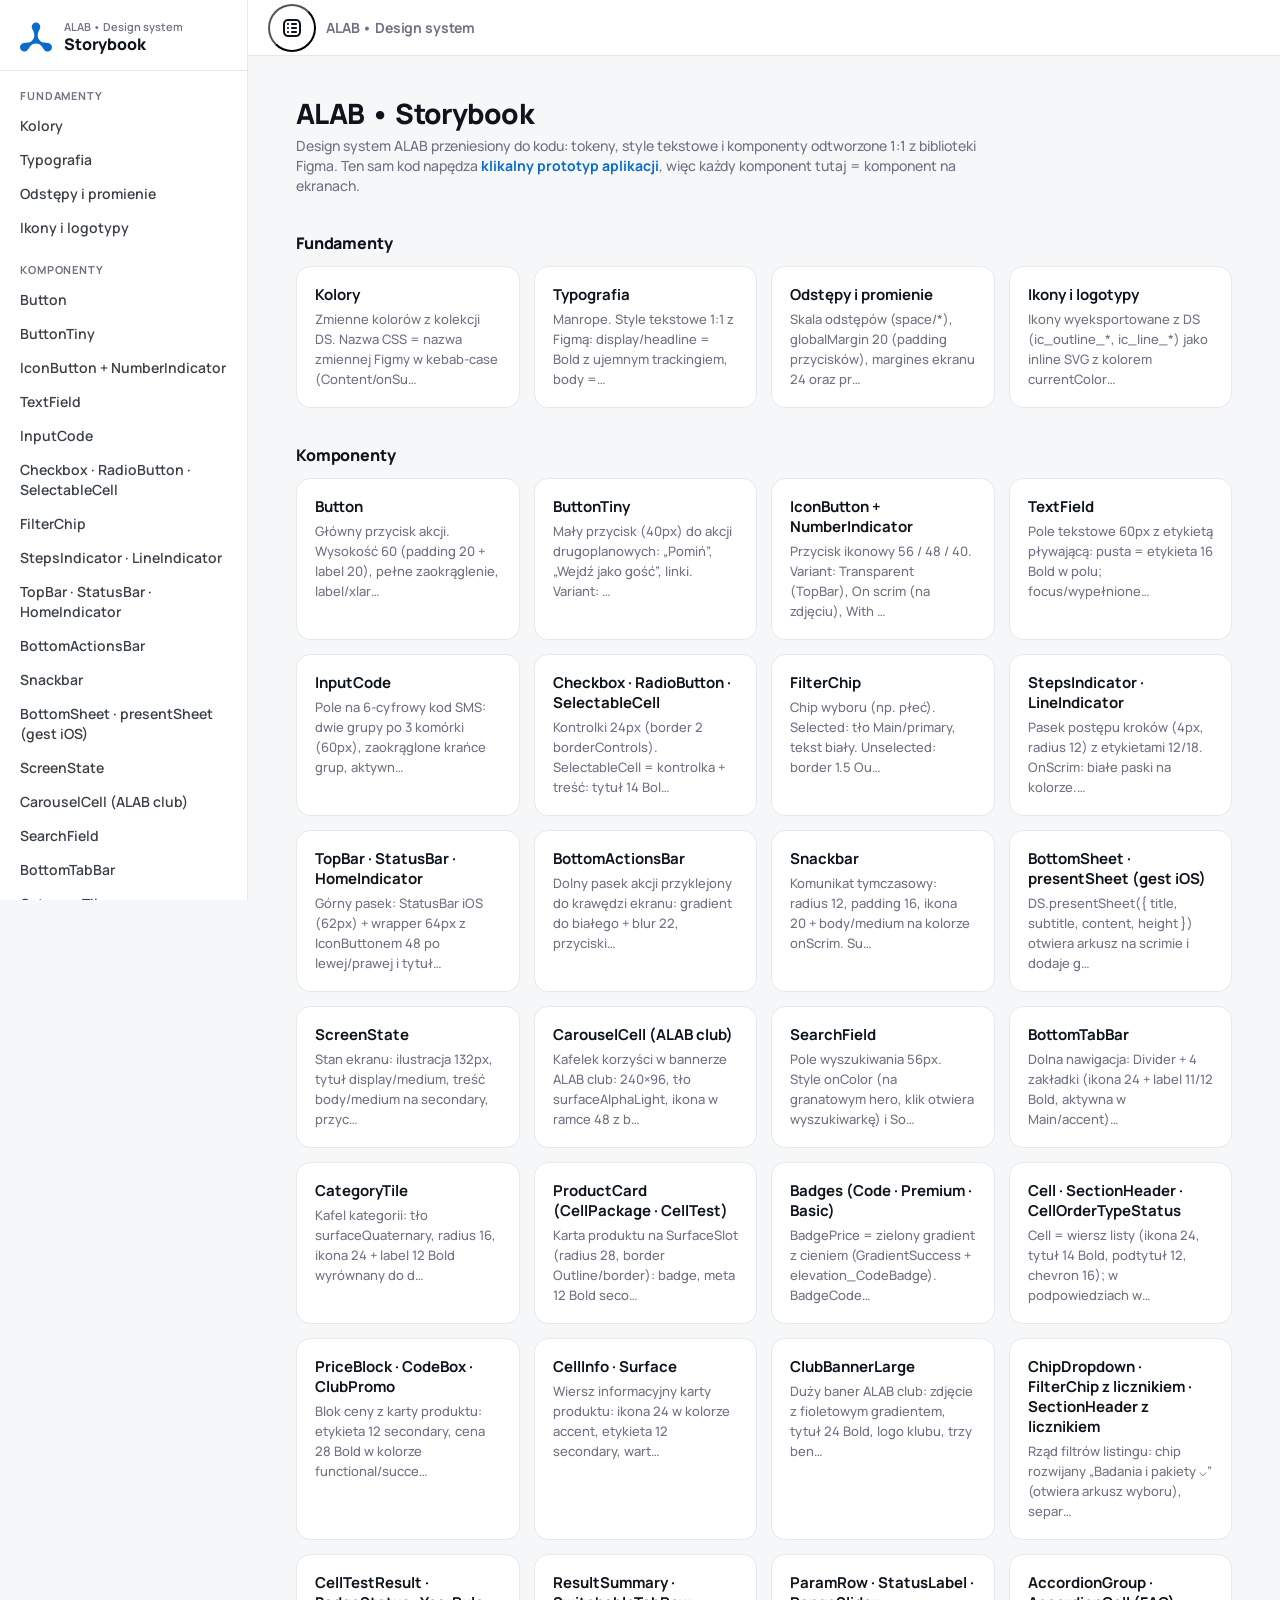
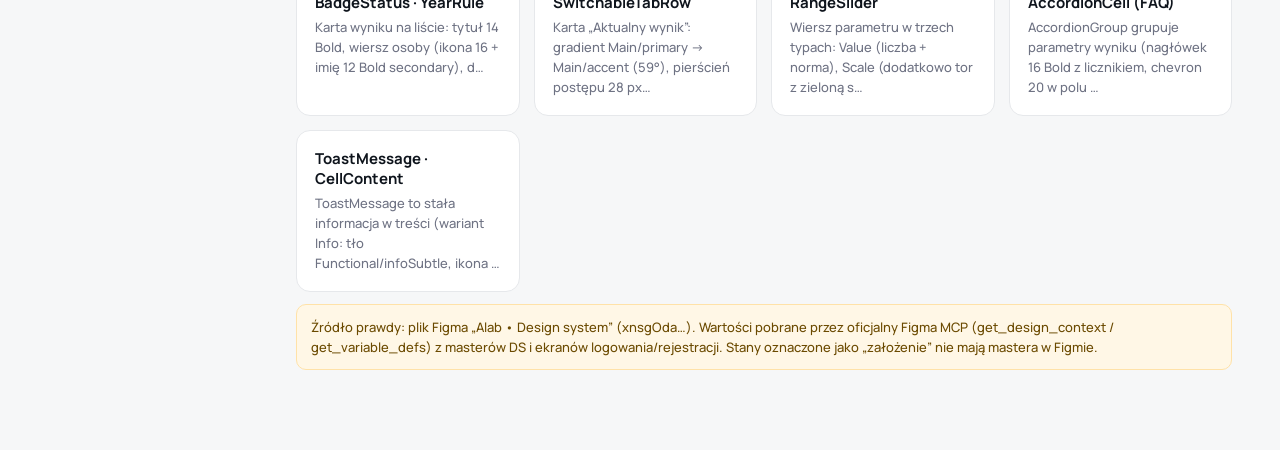
==== commit 4567959c: "Storybook: pasek z menu prototypu i resetem Do katalogu DS wchodzi sie z ukrytego menu prototypu, a " ====
--- a/storybook/index.html
+++ b/storybook/index.html
@@ -24,6 +24,8 @@
   <a class="sb-side__proto" href="../app/index.html">Prototyp aplikacji →</a>
 </nav>
 
+<header class="sb-topbar" id="sb-topbar"></header>
+
 <main class="sb-main" id="sb-main"></main>
 
 <script src="../ds/icons.js"></script>
@@ -33,5 +35,6 @@
 <script src="storybook.js"></script>
 <script src="stories.shop.js"></script>
 <script src="stories.results.js"></script>
+<script src="sb-protomenu.js"></script>
 </body>
 </html>
--- a/ds/tokens.css
+++ b/ds/tokens.css
@@ -12,6 +12,7 @@
   --main-primary: #04387c;
   --main-accent: #096bcd;
   --main-accent-loyalty: #8401cb;
+  --background-surface-loyality-subtle: #f8f0ff;   /* tło odznaki klubowej; pisownia jak zmienna w DS */
 
   /* --- Background --- */
   --background-surface: #ffffff;
@@ -42,6 +43,7 @@
   /* --- Functional --- */
   --functional-success: #228738;
   --functional-error: #dd3d2f;
+  --functional-warning: #ff9500;   /* z wariantu Warning snackbara w DS (746:9404) */
 
   /* --- Brand gradient (ALAB club) --- */
   --gradient-brand: linear-gradient(0deg, #461ba6 0%, #7512c3 100%);
--- a/ds/components.css
+++ b/ds/components.css
@@ -270,9 +270,14 @@
 /* ------------------------------------------------------------
    Snackbar (Type: Success | Error | Info)
    ------------------------------------------------------------ */
-.ds-Snackbar { display: flex; align-items: center; gap: var(--space-md); padding: var(--space-2xl); border-radius: var(--radius-medium); color: var(--content-on-scrim); background: var(--functional-success); width: 100%; box-shadow: 0 8px 24px rgba(14,20,28,.12); }
-.ds-Snackbar--error { background: var(--functional-error); }
-.ds-Snackbar--info { background: var(--content-on-surface); }
+/* Snackbar wg dokumentacji 746:9380: padding 16, gap 8, promień 12, cień 0 2 8 rgba(0,0,0,.05).
+   Sukces = zielone tło i biały tekst; błąd, informacja i ostrzeżenie = biała powierzchnia z obwódką,
+   ciemny tekst i ikona w kolorze funkcjonalnym. */
+.ds-Snackbar { display: flex; align-items: center; gap: var(--space-md); padding: var(--space-2xl); border-radius: var(--radius-medium); color: var(--content-on-scrim); background: var(--functional-success); width: 100%; box-shadow: 0 2px 8px rgba(0, 0, 0, .05); }
+.ds-Snackbar--error, .ds-Snackbar--info, .ds-Snackbar--warning { background: var(--background-surface); border: 1px solid var(--outline-border); color: var(--content-on-surface); }
+.ds-Snackbar--error .ds-icon { color: var(--functional-error); }
+.ds-Snackbar--info .ds-icon { color: var(--main-accent); }
+.ds-Snackbar--warning .ds-icon { color: var(--functional-warning); }
 .ds-Snackbar .ds-icon { width: 20px; height: 20px; }
 .ds-Snackbar p { flex: 1 1 0; font: 600 var(--body-medium-font-size)/var(--body-medium-line-height) var(--font-family-primary); }
 
@@ -376,8 +381,13 @@
 @keyframes ds-fade { from { opacity: 0; } to { opacity: 1; } }
 @media (prefers-reduced-motion: reduce) { .ds *, .ds { animation-duration: .01ms !important; transition-duration: .01ms !important; } }
 
-/* FilterChip: licznik „Tarczyca • 2” (Listing • Kategoria) */
-.ds-FilterChip__count { margin-left: 6px; color: var(--content-on-surface-secondary); font-weight: 600; }
+/* FilterChip: licznik „Tarczyca • 2” (Listing • Kategoria). Odstępy trzyma sam licznik — chip z licznikiem
+   gasi swoje `gap`, bo inaczej etykieta, gap chipa i margines licznika sumowały się w zbyt dużą dziurę. */
+.ds-FilterChip--count { gap: 0; }
+/* Odstępy trzyma sam licznik: 4px od etykiety i 4px między kropką a liczbą — chip z licznikiem gasi swoje
+   `gap`, bo inaczej etykieta, gap chipa i margines licznika sumowały się w zbyt dużą dziurę. */
+.ds-FilterChip__count { display: inline-flex; align-items: center; gap: 4px; margin-left: 4px; color: var(--content-on-surface-secondary); font-weight: 600; }
+.ds-FilterChip__dot { line-height: 1; }
 .ds-FilterChip.is-selected .ds-FilterChip__count { color: inherit; opacity: .8; }
 
 /* presentSheet: gest zamykania jak w iOS */
--- a/ds/components.shop.css
+++ b/ds/components.shop.css
@@ -39,7 +39,8 @@
 /* ---------- CategoryTile ---------- */
 .ds-CategoryTile { display: flex; flex-direction: column; align-items: flex-start; gap: 6px; padding: 12px 16px; border-radius: var(--radius-large); background: var(--background-surface-quaternary); color: var(--content-on-surface); width: 100%; text-align: left; transition: transform .14s ease, background-color .14s ease; }
 .ds-CategoryTile:active { transform: scale(.97); background: #dfe8f5; }
-.ds-CategoryTile .ds-icon { width: 24px; height: 24px; }
+/* ikona kategorii w kolorze marki, etykieta w kolorze tekstu — 1:1 z kaflami w „Sklep • Strona główna" */
+.ds-CategoryTile .ds-icon { width: 24px; height: 24px; color: var(--main-accent); }
 .ds-CategoryTile__label { min-height: 32px; display: flex; align-items: flex-end; font: 700 var(--label-medium-font-size)/var(--label-medium-line-height) var(--font-family-primary); }
 .ds-CategoryTile--all { background: var(--background-surface); border: 1px solid var(--outline-border); padding: 11px 15px; }
 .ds-CategoryTile--all:active { background: var(--background-surface-secondary); }
@@ -60,7 +61,9 @@
 /* ---------- Cell ---------- */
 .ds-Cell { display: flex; align-items: center; gap: var(--space-2xl); min-height: 56px; width: 100%; text-align: left; color: var(--content-on-surface); border-radius: 12px; transition: background-color .14s ease; }
 .ds-Cell:active { background: var(--background-surface-secondary); }
-.ds-Cell > .ds-icon { width: 24px; height: 24px; }
+/* Ikona wiodąca 24 px, ale BEZ szewrona: `.ds-Cell > .ds-icon` (0,2,0) wygrywało specyficznością
+   z `.ds-Cell__trailing` (0,1,0), więc szewron renderował się na 24 px, choć komponent podaje 16. */
+.ds-Cell > .ds-icon:not(.ds-Cell__trailing) { width: 24px; height: 24px; }
 .ds-Cell__content { flex: 1 1 0; min-width: 0; display: flex; flex-direction: column; gap: 2px; }
 .ds-Cell__title { font: 700 var(--headline-medium-font-size)/var(--headline-medium-line-height) var(--font-family-primary); letter-spacing: -0.01em; white-space: nowrap; overflow: hidden; text-overflow: ellipsis; }
 .ds-Cell__title .match { color: var(--content-on-surface-secondary); }
@@ -122,7 +125,9 @@
 .ds-PriceBlock { display: flex; flex-direction: column; gap: var(--space-sm); width: 100%; }
 .ds-PriceBlock__label { font: 600 var(--body-xsmall-font-size)/var(--body-xsmall-line-height) var(--font-family-primary); color: var(--content-on-surface-secondary); margin-bottom: 4px; }
 .ds-PriceBlock__row { display: flex; align-items: baseline; gap: var(--space-md); flex-wrap: wrap; }
-.ds-PriceBlock__current { font: 700 28px/32px var(--font-family-primary); letter-spacing: -0.02em; color: var(--functional-success); }
+.ds-PriceBlock__current { font: 700 28px/32px var(--font-family-primary); letter-spacing: -0.02em; color: var(--content-on-surface); }
+/* zielona cena = promocja z kodem rabatowym (warianty 2726:16354 vs 2726:16358); zwykła i klubowa są w onSurface */
+.ds-PriceBlock--promo .ds-PriceBlock__current { color: var(--functional-success); }
 .ds-PriceBlock__old { font: 700 var(--label-large-font-size)/var(--label-large-line-height) var(--font-family-primary); color: var(--content-on-surface-tertiary); }
 .ds-PriceBlock__club { font: 700 var(--label-medium-font-size)/var(--label-medium-line-height) var(--font-family-primary); color: var(--main-accent-loyalty); }
 .ds-PriceBlock__notes { display: flex; flex-direction: column; gap: var(--space-md); margin-top: var(--space-md); font: 600 var(--body-xsmall-font-size)/var(--body-xsmall-line-height) var(--font-family-primary); color: var(--content-on-surface-secondary); }
@@ -171,7 +176,8 @@
 .ds-ChipDropdown { display: inline-flex; align-items: center; gap: var(--space-sm); }
 .ds-ChipDropdown__chevron { width: 16px; height: 16px; transform: rotate(90deg); }
 
-.ds-Carousel { display: flex; gap: 12px; overflow-x: auto; scroll-snap-type: x mandatory; scrollbar-width: none; margin: 0 -20px; padding: 0 20px; -webkit-overflow-scrolling: touch; }
+/* karuzela wychodzi na pełną szerokość ekranu, ale karty trzymają margines ekranu także po przewinięciu (scroll-padding) */
+.ds-Carousel { display: flex; gap: 12px; overflow-x: auto; scroll-snap-type: x mandatory; scroll-padding-inline: var(--global-margin); scroll-snap-stop: always; scrollbar-width: none; margin: 0 calc(-1 * var(--global-margin)); padding: 0 var(--global-margin); -webkit-overflow-scrolling: touch; }
 .ds-Carousel::-webkit-scrollbar { display: none; }
 .ds-Carousel > * { flex: 0 0 calc(100% - 24px); scroll-snap-align: start; }
 
@@ -192,3 +198,9 @@
 .ds-FilterRow::-webkit-scrollbar { display: none; }
 .ds-FilterRow > * { flex: 0 0 auto; }
 .ds-FilterRow__sep { width: 1px; height: 24px; background: var(--outline-border); margin: 0 8px; }
+
+/* Odznaka klubowa dla członka ALAB club: zamiast gradientowej zachęty jasny fiolet z tekstem w kolorze
+   akcentu lojalnościowego (tło = --main-accent-loyalty 8%, bo osobnego tokenu na tę powierzchnię nie ma). */
+.ds-BadgePremium--soft { background: var(--background-surface-loyality-subtle); border-color: transparent; box-shadow: none; color: var(--content-on-surface); }
+/* sygnet ma własny kolor z DS (Main/accent-loyalty), nie dziedziczy koloru tekstu odznaki */
+.ds-BadgePremium--soft .ds-icon { color: var(--main-accent-loyalty); }
--- a/ds/components.results.css
+++ b/ds/components.results.css
@@ -12,7 +12,7 @@
 .ds-BadgeStatus--oncolor .ds-BadgeStatus__value { color: var(--content-on-scrim); }
 
 /* ---------- CellTestResult ---------- */
-.ds-CellTestResult { position: relative; display: flex; flex-direction: column; align-items: flex-start; gap: var(--space-3xl); width: 100%; padding: 24px 24px 20px; background: var(--background-surface); border: 1px solid var(--outline-border); border-radius: var(--radius-extralarge); text-align: left; }
+.ds-CellTestResult { position: relative; display: flex; flex-direction: column; align-items: flex-start; gap: var(--space-2xl); width: 100%; padding: 24px 24px 20px; background: var(--background-surface); border: 1px solid var(--outline-border); border-radius: var(--radius-extralarge); text-align: left; }
 .ds-CellTestResult.is-new { border: 2px solid var(--outline-border-active); box-shadow: 0 4px 4px rgba(4, 56, 124, .2), inset 0 0 0 6px rgba(9, 107, 205, .1); }
 .ds-CellTestResult:active { background: var(--background-surface-secondary); }
 .ds-CellTestResult__row { display: flex; align-items: center; gap: 20px; width: 100%; }
@@ -32,9 +32,19 @@
 /* ---------- ResultSummary ---------- */
 .ds-ResultSummary { position: relative; height: 212px; width: 100%; padding: 32px; border-radius: var(--radius-xlarge); overflow: hidden; color: var(--content-on-primary); background: linear-gradient(59deg, var(--main-primary) 3%, var(--main-accent) 99%); }
 .ds-ResultSummary__art { position: absolute; height: 256px; left: 42.39%; right: -26.27%; top: calc(50% + 9px); transform: translateY(-50%); opacity: .9; }
+/* bardzo delikatny blask nad gradientem — miękkie światło z lewej góry, powoli oddychające */
+.ds-ResultSummary::before { content: ''; position: absolute; inset: -20%; pointer-events: none;
+  background: radial-gradient(45% 45% at 22% 18%, rgba(255, 255, 255, .18), rgba(255, 255, 255, 0) 70%);
+  animation: ds-glow 16s ease-in-out infinite alternate; }
+@keyframes ds-glow { from { transform: translate3d(0, 0, 0); opacity: .85; } to { transform: translate3d(6%, 4%, 0); opacity: 1; } }
+@media (prefers-reduced-motion: reduce) { .ds-ResultSummary::before { animation: none; } }
 .ds-ResultSummary__label { position: relative; font: 700 var(--headline-large-font-size)/var(--headline-large-line-height) var(--font-family-primary); letter-spacing: -0.01em; }
-.ds-ResultSummary__value { position: relative; display: flex; align-items: center; gap: var(--space-3xl); margin-top: 20px; }
-.ds-ResultSummary__ring { width: 28px; height: 28px; flex: 0 0 auto; border-radius: 50%; background: conic-gradient(#fff 0 var(--p, 0%), rgba(255, 255, 255, .3) var(--p, 0%) 100%); -webkit-mask: radial-gradient(circle, transparent 9px, #000 10px); mask: radial-gradient(circle, transparent 9px, #000 10px); }
+.ds-ResultSummary__value { position: relative; display: flex; align-items: center; gap: var(--space-5xl); margin-top: 20px; }
+/* pierścień w wrapperze, żeby maska pierścienia nie obcinała odznaki „wszystko w normie” */
+.ds-ResultSummary__ringWrap { position: relative; width: 28px; height: 28px; flex: 0 0 auto; }
+.ds-ResultSummary__done { position: absolute; top: -5px; right: -5px; width: 16px; height: 16px; }
+.ds-ResultSummary__done .ds-icon { display: block; width: 16px; height: 16px; }
+.ds-ResultSummary__ring { display: block; width: 28px; height: 28px; border-radius: 50%; background: conic-gradient(#fff 0 var(--p, 0%), rgba(255, 255, 255, .3) var(--p, 0%) 100%); -webkit-mask: radial-gradient(circle, transparent 9px, #000 10px); mask: radial-gradient(circle, transparent 9px, #000 10px); }
 .ds-ResultSummary__num { font: 700 var(--display-large-font-size)/var(--display-large-line-height) var(--font-family-primary); letter-spacing: -0.02em; }
 .ds-ResultSummary__total { align-self: flex-end; padding-bottom: 4px; font: 700 var(--headline-large-font-size)/var(--headline-large-line-height) var(--font-family-primary); letter-spacing: -0.01em; color: var(--content-on-scrim-secondary); }
 .ds-ResultSummary__note { position: relative; margin-top: 4px; font: 700 var(--headline-medium-font-size)/var(--headline-medium-line-height) var(--font-family-primary); letter-spacing: -0.01em; }
@@ -52,9 +62,12 @@
 .ds-AccordionGroup__count { color: var(--content-on-surface-secondary); }
 .ds-AccordionGroup__icon { width: 40px; height: 40px; flex: 0 0 auto; display: grid; place-items: center; border-radius: 999px; color: var(--content-on-surface); }
 .ds-AccordionGroup__header:active .ds-AccordionGroup__icon { background: var(--background-surface-secondary); }
-.ds-AccordionGroup__icon .ds-icon { width: 20px; height: 20px; }
-.ds-AccordionGroup__content { display: flex; flex-direction: column; gap: 20px; padding-top: 20px; }
-.ds-AccordionGroup__content > .ds-Divider { margin: 0; }
+.ds-AccordionGroup__icon .ds-icon { width: 20px; height: 20px; transition: transform .34s cubic-bezier(.32,.72,0,1); }
+.ds-AccordionGroup.is-open .ds-AccordionGroup__icon .ds-icon { transform: rotate(180deg); }
+/* zwijany kontener animuje samą wysokość; odstępy siedzą w wrapperze, żeby nic nie „przeskakiwało” na końcu animacji */
+.ds-AccordionGroup__content { overflow: hidden; contain: paint; }
+.ds-AccordionGroup__inner { display: flex; flex-direction: column; gap: 20px; padding-top: 20px; }
+.ds-AccordionGroup__inner > .ds-Divider { margin: 0; }
 
 /* ---------- AccordionCell (FAQ) ---------- */
 .ds-AccordionCell { display: flex; flex-direction: column; width: 100%; padding: 20px 24px; background: var(--background-surface); border: 1px solid var(--outline-border-secondary, #f1f1f1); border-radius: var(--radius-xlarge); box-shadow: 0 3px 5px rgba(0, 0, 0, .05); }
@@ -62,7 +75,9 @@
 .ds-AccordionCell__mark { width: 20px; height: 20px; flex: 0 0 auto; color: var(--main-accent); }
 .ds-AccordionCell__question { flex: 1 1 0; min-width: 0; font: 700 var(--headline-medium-font-size)/var(--headline-medium-line-height) var(--font-family-primary); letter-spacing: -0.01em; color: var(--content-on-surface); }
 .ds-AccordionCell__icon { width: 20px; height: 20px; flex: 0 0 auto; color: var(--content-on-surface-secondary); }
-.ds-AccordionCell__icon .ds-icon { width: 20px; height: 20px; }
+.ds-AccordionCell__icon .ds-icon { width: 20px; height: 20px; transition: transform .34s cubic-bezier(.32,.72,0,1); }
+.ds-AccordionCell.is-open .ds-AccordionCell__icon .ds-icon { transform: rotate(180deg); }
+.ds-AccordionCell__answerWrap { overflow: hidden; contain: paint; }
 .ds-AccordionCell__answer { padding-top: 12px; font: 600 var(--body-small-font-size)/var(--body-small-line-height) var(--font-family-primary); color: var(--content-on-surface-secondary); }
 
 /* ---------- StatusLabel ---------- */
@@ -86,7 +101,7 @@
 .ds-ParamRow__name { flex: 1 1 0; min-width: 0; font: 700 var(--label-medium-font-size)/var(--label-medium-line-height) var(--font-family-primary); color: var(--content-on-surface); }
 .ds-ParamRow__titleRow { display: flex; align-items: center; gap: var(--space-md); width: 100%; }
 .ds-ParamRow__value { font: 700 var(--label-medium-font-size)/var(--label-medium-line-height) var(--font-family-primary); color: var(--content-on-surface); text-align: right; white-space: nowrap; }
-.ds-ParamRow__statusRow { display: flex; flex-wrap: wrap; align-items: center; gap: var(--space-3xl); width: 100%; }
+.ds-ParamRow__statusRow { display: flex; flex-wrap: wrap; align-items: center; gap: var(--space-2xl); width: 100%; }
 .ds-ParamRow__norm { flex: 1 1 0; min-width: 0; font: 600 var(--label-medium-font-size)/var(--label-medium-line-height) var(--font-family-primary); color: var(--content-on-surface-tertiary); text-align: right; }
 
 /* ---------- ToastMessage ---------- */
@@ -99,11 +114,13 @@
 .ds-ToastMessage__body { font: 600 var(--label-medium-font-size)/var(--label-medium-line-height) var(--font-family-primary); color: var(--content-on-surface-secondary); }
 
 /* ---------- CellContent ---------- */
-.ds-CellContent { display: flex; align-items: center; gap: var(--space-3xl); width: 100%; }
+.ds-CellContent { display: flex; align-items: center; gap: var(--space-2xl); width: 100%; }
 .ds-CellContent > .ds-icon { width: 24px; height: 24px; flex: 0 0 auto; color: var(--main-accent); }
 .ds-CellContent__text { flex: 1 1 0; min-width: 0; display: flex; flex-direction: column; gap: var(--space-md); }
 .ds-CellContent__label { font: 700 var(--label-medium-font-size)/var(--label-medium-line-height) var(--font-family-primary); color: var(--content-on-surface-secondary); }
 .ds-CellContent__value { font: 700 var(--label-large-font-size)/var(--label-large-line-height) var(--font-family-primary); color: var(--content-on-surface); }
 
-/* ---------- ScreenState: empty state wypełnia dostępną wysokość i centruje treść ---------- */
-.screen__body > .ds-ScreenState, .ds-ScreenState--fill { flex: 1 1 auto; justify-content: center; }
+/* ---------- ScreenState: empty state wypełnia dostępną wysokość i centruje ilustrację z tekstem jako jedność ---------- */
+/* --tabbar-h ustawia JS na ekranach z dolną nawigacją, żeby środek liczył się nad paskiem, a nie pod nim */
+.screen__body > .ds-ScreenState, .ds-ScreenState--fill { flex: 1 1 auto; justify-content: center; padding-bottom: calc(var(--space-4xl) + var(--tabbar-h, 0px)); }
+.screen__body > .ds-ScreenState .ds-ScreenState__content, .ds-ScreenState--fill .ds-ScreenState__content { padding-bottom: 0; }
--- a/storybook/storybook.css
+++ b/storybook/storybook.css
@@ -22,6 +22,10 @@
 .sb-side__proto { margin: auto 16px 16px; padding: 10px 14px; border-radius: 10px; background: #0e141c; color: #fff; font-weight: 700; text-align: center; }
 
 /* main */
+/* Pasek z menu prototypu: przyklejony na górze kolumny treści, poza szerokością bocznej nawigacji. */
+.sb-topbar { position: sticky; top: 0; z-index: 20; margin-left: var(--sb-side-w); display: flex; align-items: center; gap: 10px;
+  height: 56px; padding: 0 20px; background: var(--sb-panel); border-bottom: 1px solid var(--sb-line); }
+.sb-topbar__title { font-weight: 700; letter-spacing: -.01em; color: var(--sb-muted); }
 .sb-main { margin-left: var(--sb-side-w); padding: 40px 48px 80px; max-width: 1240px; }
 .sb-head { margin-bottom: 28px; }
 .sb-head h1 { margin: 0 0 6px; font-size: 28px; line-height: 34px; font-weight: 800; letter-spacing: -.02em; }
@@ -94,4 +98,4 @@
 .sb-card:hover { border-color: var(--sb-accent); }
 .sb-card b { display: block; font-size: 15px; margin-bottom: 4px; }
 .sb-card span { color: var(--sb-muted); font-size: 13px; }
-@media (max-width: 980px) { .sb-side { display: none; } .sb-main { margin-left: 0; padding: 24px; } .sb-play { grid-template-columns: 1fr; } }
+@media (max-width: 980px) { .sb-side { display: none; } .sb-topbar { margin-left: 0; } .sb-main { margin-left: 0; padding: 24px; } .sb-play { grid-template-columns: 1fr; } }
